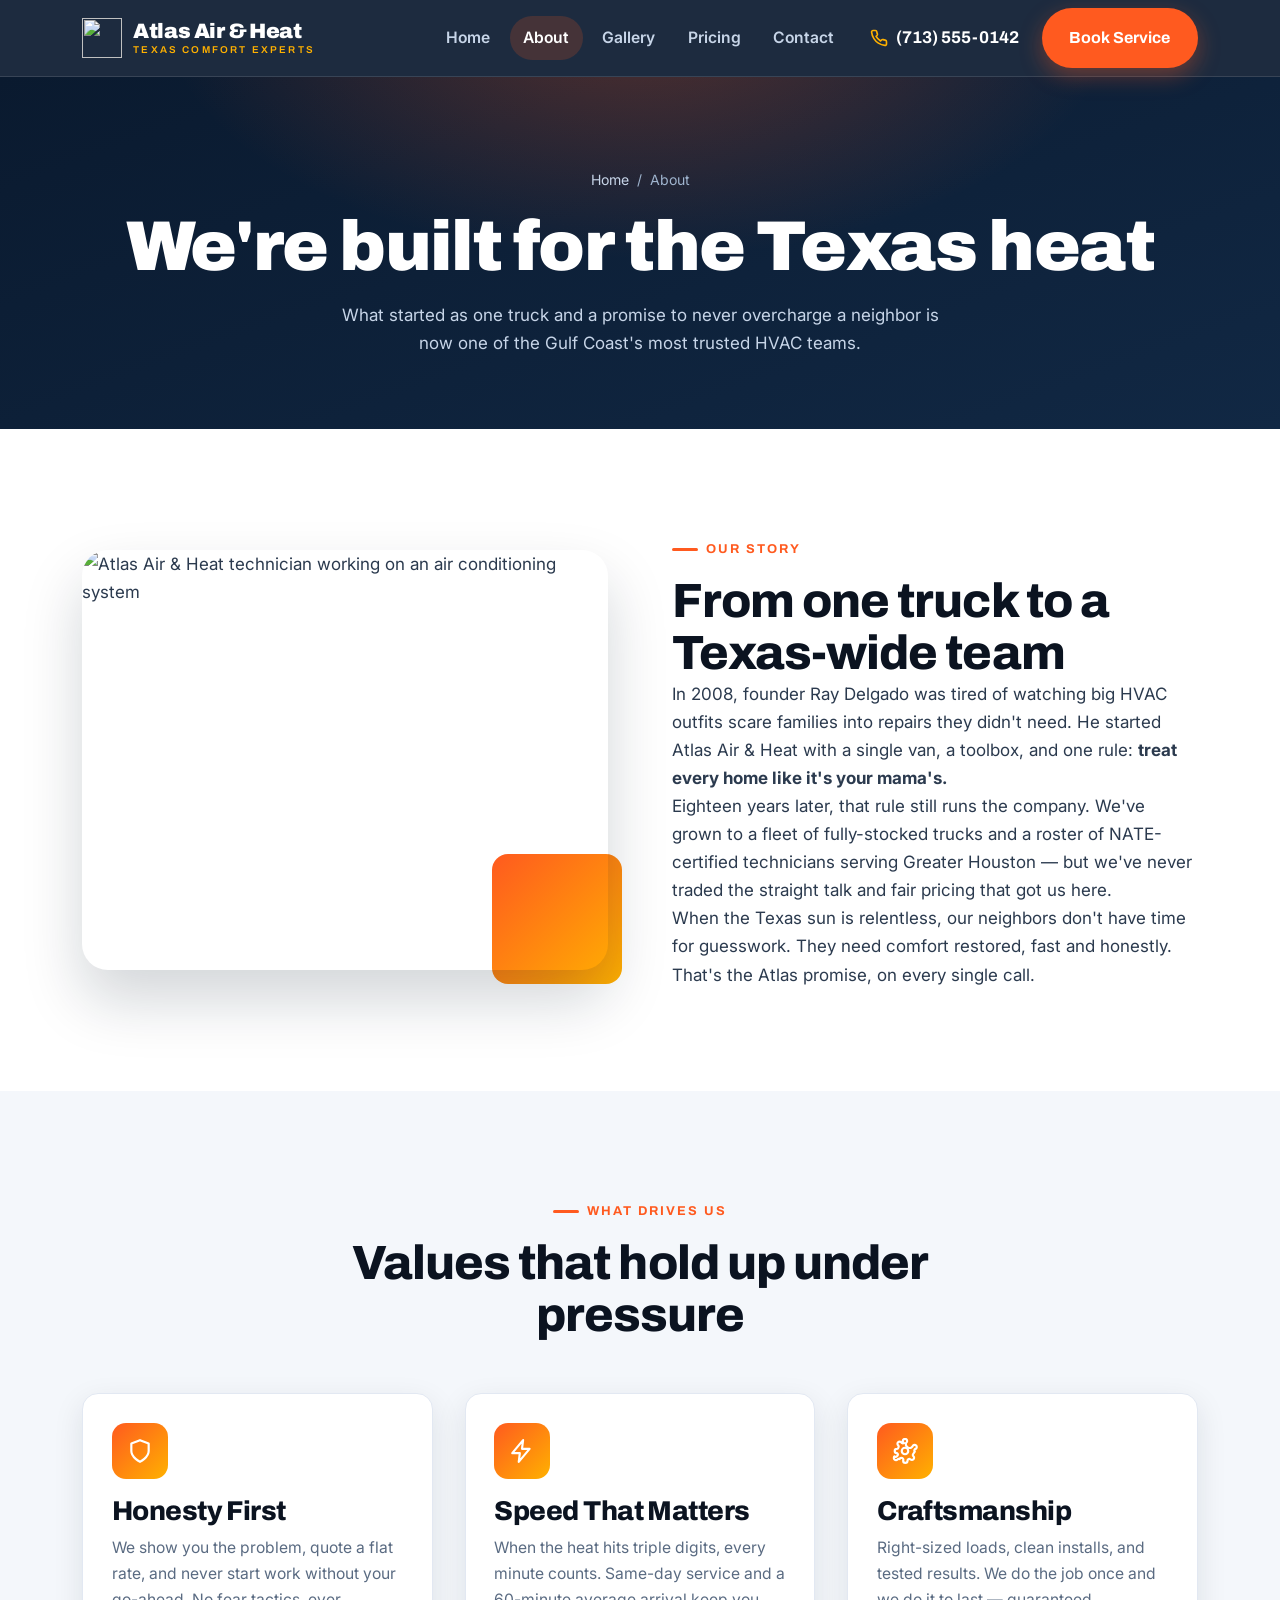
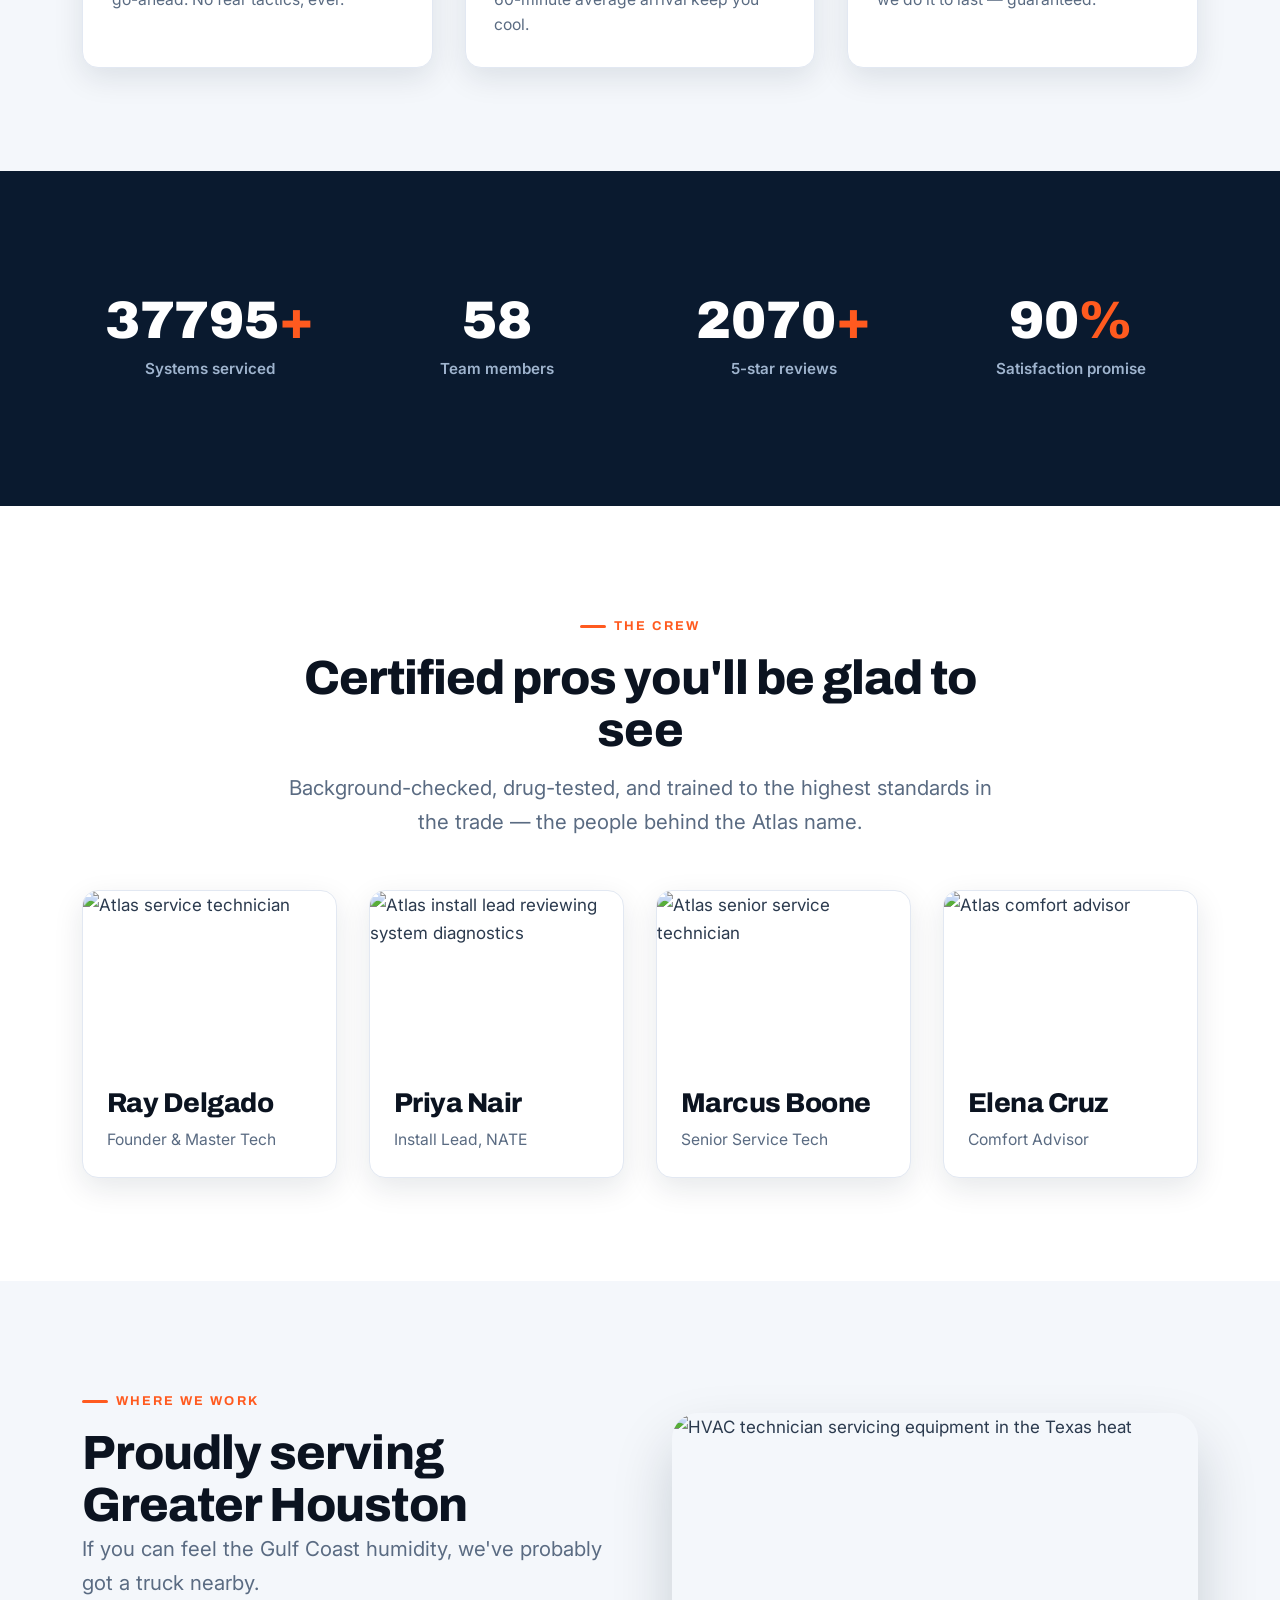
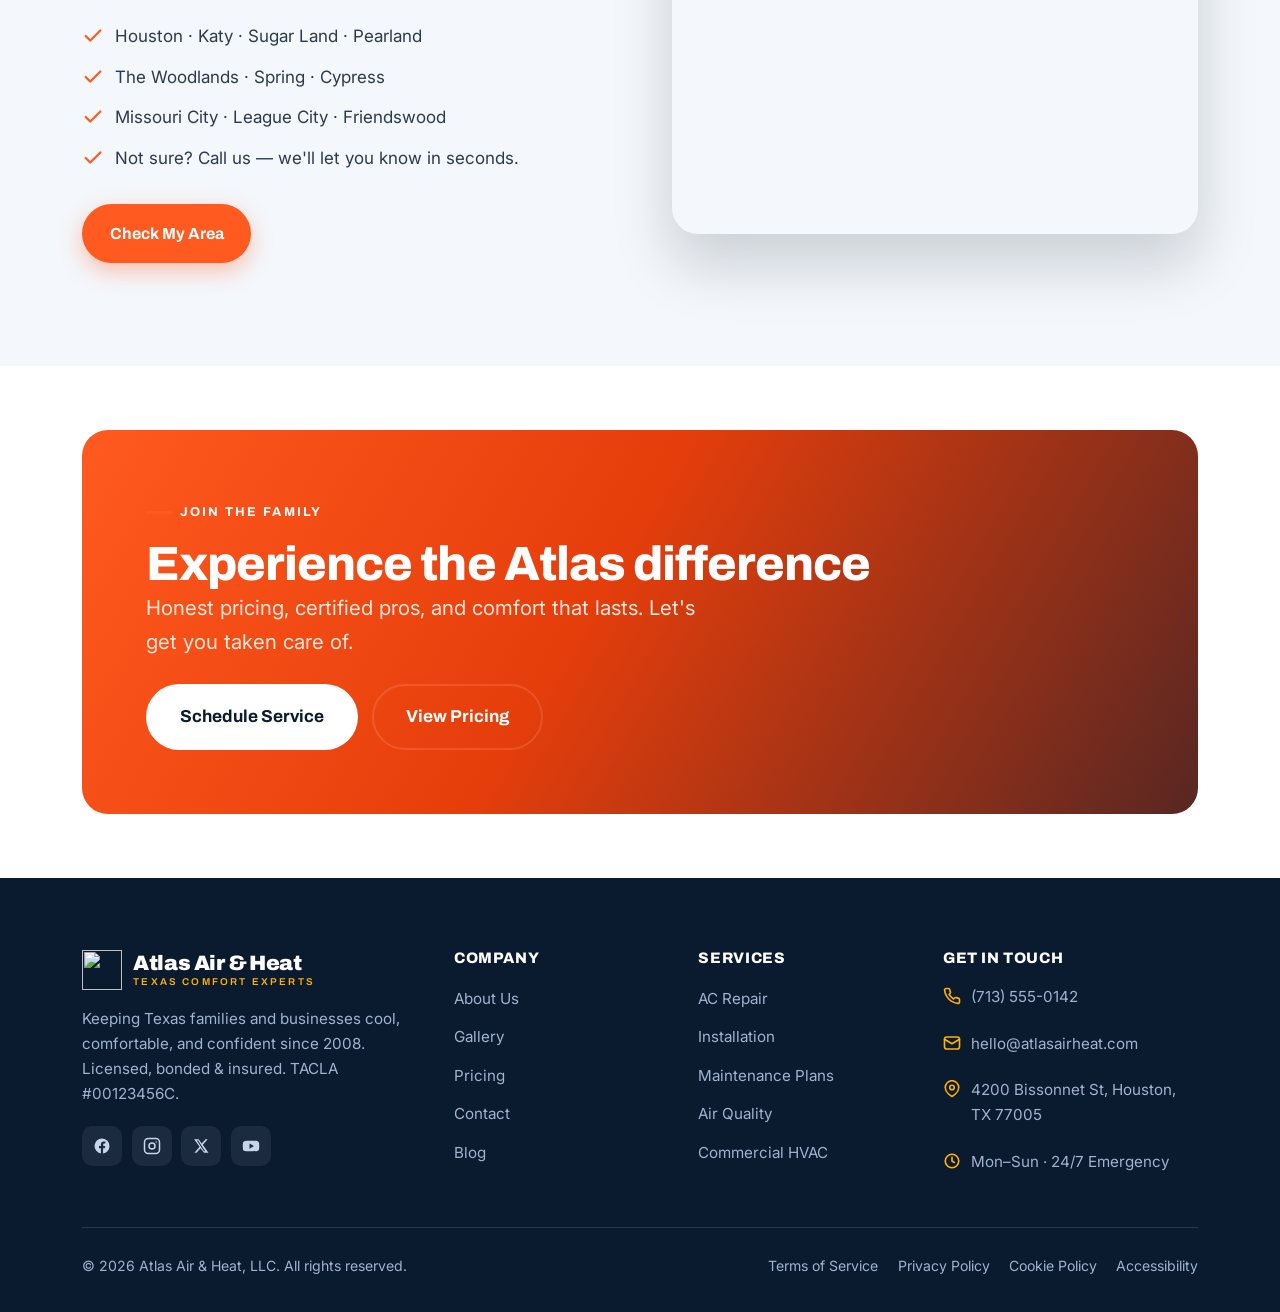
==== about.html @ b7e435b4 "Build Atlas Air & Heat — top-tier Texas HVAC demo site Static multi-page marketing site for a fictio" ====
<!DOCTYPE html>
<html lang="en">
<head>
  <meta charset="UTF-8">
  <meta name="viewport" content="width=device-width, initial-scale=1.0">
  <title>About Atlas Air &amp; Heat | Texas HVAC Company</title>
  <meta name="description" content="Meet Atlas Air & Heat — an 18-year Texas HVAC company built on honest pricing, certified technicians, and comfort that holds up to the heat.">
  <link rel="icon" type="image/svg+xml" href="assets/favicon.svg">
  <link rel="stylesheet" href="css/styles.css">
</head>
<body>
<a class="skip-link" href="#main">Skip to content</a>

<header class="site-header">
  <div class="container nav">
    <a class="brand" href="index.html" aria-label="Atlas Air and Heat home">
      <img class="mark" src="assets/logo-mark.svg" alt="">
      <span class="brand-name">Atlas Air&nbsp;&amp;&nbsp;Heat<small>Texas Comfort Experts</small></span>
    </a>
    <button class="nav-toggle" aria-label="Toggle navigation" aria-controls="nav-menu" aria-expanded="false"><span></span><span></span><span></span></button>
    <div class="nav-menu" id="nav-menu">
      <ul class="nav-links">
        <li><a href="index.html">Home</a></li>
        <li><a href="about.html" class="active">About</a></li>
        <li><a href="gallery.html">Gallery</a></li>
        <li><a href="pricing.html">Pricing</a></li>
        <li><a href="contact.html">Contact</a></li>
      </ul>
      <a class="nav-phone" href="tel:+17135550142"><svg width="18" height="18" viewBox="0 0 24 24" fill="none" stroke="currentColor" stroke-width="2.2" stroke-linecap="round" stroke-linejoin="round"><path d="M22 16.92v3a2 2 0 0 1-2.18 2 19.79 19.79 0 0 1-8.63-3.07 19.5 19.5 0 0 1-6-6 19.79 19.79 0 0 1-3.07-8.67A2 2 0 0 1 4.11 2h3a2 2 0 0 1 2 1.72c.13.96.36 1.9.7 2.81a2 2 0 0 1-.45 2.11L8.09 9.91a16 16 0 0 0 6 6l1.27-1.27a2 2 0 0 1 2.11-.45c.9.34 1.85.57 2.81.7A2 2 0 0 1 22 16.92z"/></svg> (713)&nbsp;555-0142</a>
      <a class="btn btn-primary" href="contact.html">Book Service</a>
    </div>
  </div>
</header>

<main id="main">
  <section class="page-hero">
    <div class="container">
      <div class="crumbs"><a href="index.html">Home</a> / <span>About</span></div>
      <h1>We're built for the Texas heat</h1>
      <p>What started as one truck and a promise to never overcharge a neighbor is now one of the Gulf Coast's most trusted HVAC teams.</p>
    </div>
  </section>

  <!-- Story -->
  <section class="section">
    <div class="container split">
      <div class="split-media reveal">
        <img src="https://images.unsplash.com/photo-1660330589827-da8ab7dd3c02?auto=format&fit=crop&w=820&q=72" alt="Atlas Air & Heat technician working on an air conditioning system" width="700" height="560">
        <span class="accent" aria-hidden="true"></span>
      </div>
      <div class="reveal">
        <span class="eyebrow">Our story</span>
        <h2>From one truck to a Texas-wide team</h2>
        <p>In 2008, founder Ray Delgado was tired of watching big HVAC outfits scare families into repairs they didn't need. He started Atlas Air &amp; Heat with a single van, a toolbox, and one rule: <strong>treat every home like it's your mama's.</strong></p>
        <p>Eighteen years later, that rule still runs the company. We've grown to a fleet of fully-stocked trucks and a roster of NATE-certified technicians serving Greater Houston — but we've never traded the straight talk and fair pricing that got us here.</p>
        <p>When the Texas sun is relentless, our neighbors don't have time for guesswork. They need comfort restored, fast and honestly. That's the Atlas promise, on every single call.</p>
      </div>
    </div>
  </section>

  <!-- Values -->
  <section class="section section--mist">
    <div class="container">
      <div class="section-head center reveal">
        <span class="eyebrow">What drives us</span>
        <h2>Values that hold up under pressure</h2>
      </div>
      <div class="grid grid-3">
        <article class="card reveal">
          <span class="ic"><svg width="26" height="26" viewBox="0 0 24 24" fill="none" stroke="currentColor" stroke-width="2" stroke-linecap="round" stroke-linejoin="round"><path d="M12 22s8-4 8-10V5l-8-3-8 3v7c0 6 8 10 8 10z"/></svg></span>
          <h3>Honesty First</h3>
          <p>We show you the problem, quote a flat rate, and never start work without your go-ahead. No fear tactics, ever.</p>
        </article>
        <article class="card reveal">
          <span class="ic"><svg width="26" height="26" viewBox="0 0 24 24" fill="none" stroke="currentColor" stroke-width="2" stroke-linecap="round" stroke-linejoin="round"><path d="M13 2L3 14h7l-1 8 10-12h-7l1-8z"/></svg></span>
          <h3>Speed That Matters</h3>
          <p>When the heat hits triple digits, every minute counts. Same-day service and a 60-minute average arrival keep you cool.</p>
        </article>
        <article class="card reveal">
          <span class="ic"><svg width="26" height="26" viewBox="0 0 24 24" fill="none" stroke="currentColor" stroke-width="2" stroke-linecap="round" stroke-linejoin="round"><path d="M12 15a3 3 0 1 0 0-6 3 3 0 0 0 0 6z"/><path d="M19.4 15a1.65 1.65 0 0 0 .33 1.82l.06.06a2 2 0 1 1-2.83 2.83l-.06-.06a1.65 1.65 0 0 0-2.6 1.49V21a2 2 0 1 1-4 0v-.09A1.65 1.65 0 0 0 7 19.4a1.65 1.65 0 0 0-1.82.33l-.06.06a2 2 0 1 1-2.83-2.83l.06-.06A1.65 1.65 0 0 0 4.6 14H4.5a2 2 0 1 1 0-4h.09A1.65 1.65 0 0 0 6 8.6a1.65 1.65 0 0 0-.33-1.82l-.06-.06a2 2 0 1 1 2.83-2.83l.06.06A1.65 1.65 0 0 0 11 4.6h.09A2 2 0 1 1 13 4.5v.09A1.65 1.65 0 0 0 19.4 7l.06-.06a2 2 0 1 1 2.83 2.83l-.06.06A1.65 1.65 0 0 0 21 12.5z"/></svg></span>
          <h3>Craftsmanship</h3>
          <p>Right-sized loads, clean installs, and tested results. We do the job once and we do it to last — guaranteed.</p>
        </article>
      </div>
    </div>
  </section>

  <!-- Stats -->
  <section class="section section--navy">
    <div class="container">
      <div class="stats">
        <div class="stat reveal"><div class="num"><span data-count="42000">0</span><span class="u">+</span></div><div class="lbl">Systems serviced</div></div>
        <div class="stat reveal"><div class="num"><span data-count="65">0</span></div><div class="lbl">Team members</div></div>
        <div class="stat reveal"><div class="num"><span data-count="2300">0</span><span class="u">+</span></div><div class="lbl">5-star reviews</div></div>
        <div class="stat reveal"><div class="num"><span data-count="100">0</span><span class="u">%</span></div><div class="lbl">Satisfaction promise</div></div>
      </div>
    </div>
  </section>

  <!-- Team -->
  <section class="section">
    <div class="container">
      <div class="section-head center reveal">
        <span class="eyebrow">The crew</span>
        <h2>Certified pros you'll be glad to see</h2>
        <p class="lead">Background-checked, drug-tested, and trained to the highest standards in the trade — the people behind the Atlas name.</p>
      </div>
      <div class="grid grid-4">
        <article class="card feature-card reveal">
          <img src="https://images.unsplash.com/photo-1621905251918-48416bd8575a?auto=format&fit=crop&w=520&q=72" alt="Atlas service technician" width="400" height="300">
          <div class="body"><h3>Ray Delgado</h3><p class="muted">Founder &amp; Master Tech</p></div>
        </article>
        <article class="card feature-card reveal">
          <img src="https://images.unsplash.com/photo-1732660513320-a6b489f3fece?auto=format&fit=crop&w=520&q=72" alt="Atlas install lead reviewing system diagnostics" width="400" height="300">
          <div class="body"><h3>Priya Nair</h3><p class="muted">Install Lead, NATE</p></div>
        </article>
        <article class="card feature-card reveal">
          <img src="https://images.unsplash.com/photo-1615774925655-a0e97fc85c14?auto=format&fit=crop&w=520&q=72" alt="Atlas senior service technician" width="400" height="300">
          <div class="body"><h3>Marcus Boone</h3><p class="muted">Senior Service Tech</p></div>
        </article>
        <article class="card feature-card reveal">
          <img src="https://images.unsplash.com/photo-1566917064245-1c6bff30dbf1?auto=format&fit=crop&w=520&q=72" alt="Atlas comfort advisor" width="400" height="300">
          <div class="body"><h3>Elena Cruz</h3><p class="muted">Comfort Advisor</p></div>
        </article>
      </div>
    </div>
  </section>

  <!-- Service area -->
  <section class="section section--mist">
    <div class="container split reverse">
      <div class="split-media reveal">
        <img src="https://images.unsplash.com/photo-1607400201889-565b1ee75f8e?auto=format&fit=crop&w=820&q=72" alt="HVAC technician servicing equipment in the Texas heat" width="700" height="560">
        <span class="accent" aria-hidden="true"></span>
      </div>
      <div class="reveal">
        <span class="eyebrow">Where we work</span>
        <h2>Proudly serving Greater Houston</h2>
        <p class="lead">If you can feel the Gulf Coast humidity, we've probably got a truck nearby.</p>
        <ul class="checklist">
          <li><svg width="22" height="22" viewBox="0 0 24 24" fill="none" stroke="currentColor" stroke-width="2.4" stroke-linecap="round" stroke-linejoin="round"><path d="M20 6L9 17l-5-5"/></svg> Houston · Katy · Sugar Land · Pearland</li>
          <li><svg width="22" height="22" viewBox="0 0 24 24" fill="none" stroke="currentColor" stroke-width="2.4" stroke-linecap="round" stroke-linejoin="round"><path d="M20 6L9 17l-5-5"/></svg> The Woodlands · Spring · Cypress</li>
          <li><svg width="22" height="22" viewBox="0 0 24 24" fill="none" stroke="currentColor" stroke-width="2.4" stroke-linecap="round" stroke-linejoin="round"><path d="M20 6L9 17l-5-5"/></svg> Missouri City · League City · Friendswood</li>
          <li><svg width="22" height="22" viewBox="0 0 24 24" fill="none" stroke="currentColor" stroke-width="2.4" stroke-linecap="round" stroke-linejoin="round"><path d="M20 6L9 17l-5-5"/></svg> Not sure? Call us — we'll let you know in seconds.</li>
        </ul>
        <div class="hero-actions"><a class="btn btn-primary" href="contact.html">Check My Area</a></div>
      </div>
    </div>
  </section>

  <section class="section--tight">
    <div class="container">
      <div class="cta-band reveal">
        <span class="eyebrow" style="color:#fff">Join the family</span>
        <h2>Experience the Atlas difference</h2>
        <p class="lead" style="color:#FFE7DB">Honest pricing, certified pros, and comfort that lasts. Let's get you taken care of.</p>
        <div class="hero-actions">
          <a class="btn btn-light btn-lg" href="contact.html">Schedule Service</a>
          <a class="btn btn-outline-light btn-lg" href="pricing.html">View Pricing</a>
        </div>
      </div>
    </div>
  </section>
</main>

<footer class="site-footer">
  <div class="container">
    <div class="footer-grid">
      <div class="footer-brand">
        <a class="brand" href="index.html"><img class="mark" src="assets/logo-mark.svg" alt=""><span class="brand-name">Atlas Air&nbsp;&amp;&nbsp;Heat<small>Texas Comfort Experts</small></span></a>
        <p>Keeping Texas families and businesses cool, comfortable, and confident since 2008. Licensed, bonded &amp; insured. TACLA #00123456C.</p>
        <div class="footer-social">
          <a href="#" aria-label="Facebook"><svg width="18" height="18" viewBox="0 0 24 24" fill="currentColor"><path d="M22 12a10 10 0 1 0-11.5 9.9v-7H8v-2.9h2.5V9.8c0-2.5 1.5-3.9 3.8-3.9 1.1 0 2.2.2 2.2.2v2.5h-1.3c-1.2 0-1.6.8-1.6 1.6v1.8h2.8L15.7 15h-2.3v7A10 10 0 0 0 22 12z"/></svg></a>
          <a href="#" aria-label="Instagram"><svg width="18" height="18" viewBox="0 0 24 24" fill="none" stroke="currentColor" stroke-width="2"><rect x="2" y="2" width="20" height="20" rx="5"/><circle cx="12" cy="12" r="4"/><circle cx="17.5" cy="6.5" r="1" fill="currentColor" stroke="none"/></svg></a>
          <a href="#" aria-label="X"><svg width="16" height="16" viewBox="0 0 24 24" fill="currentColor"><path d="M18.9 2H22l-7.3 8.3L23.2 22h-6.7l-5.2-6.8L5.3 22H2.1l7.8-8.9L1.6 2h6.8l4.7 6.2L18.9 2zm-2.4 18h1.8L7.6 3.9H5.7L16.5 20z"/></svg></a>
          <a href="#" aria-label="YouTube"><svg width="18" height="18" viewBox="0 0 24 24" fill="currentColor"><path d="M23 12s0-3.2-.4-4.7a2.5 2.5 0 0 0-1.8-1.8C19.3 5 12 5 12 5s-7.3 0-8.8.5a2.5 2.5 0 0 0-1.8 1.8C1 8.8 1 12 1 12s0 3.2.4 4.7a2.5 2.5 0 0 0 1.8 1.8C4.7 19 12 19 12 19s7.3 0 8.8-.5a2.5 2.5 0 0 0 1.8-1.8C23 15.2 23 12 23 12zM10 15.5v-7l6 3.5-6 3.5z"/></svg></a>
        </div>
      </div>
      <div class="footer-col"><h4>Company</h4><ul><li><a href="about.html">About Us</a></li><li><a href="gallery.html">Gallery</a></li><li><a href="pricing.html">Pricing</a></li><li><a href="contact.html">Contact</a></li><li><a href="blog.html">Blog</a></li></ul></div>
      <div class="footer-col"><h4>Services</h4><ul><li><a href="index.html#services">AC Repair</a></li><li><a href="index.html#services">Installation</a></li><li><a href="pricing.html">Maintenance Plans</a></li><li><a href="index.html#services">Air Quality</a></li><li><a href="index.html#services">Commercial HVAC</a></li></ul></div>
      <div class="footer-col"><h4>Get in touch</h4><ul class="footer-contact">
        <li><svg width="18" height="18" viewBox="0 0 24 24" fill="none" stroke="currentColor" stroke-width="2.2" stroke-linecap="round" stroke-linejoin="round"><path d="M22 16.92v3a2 2 0 0 1-2.18 2 19.79 19.79 0 0 1-8.63-3.07 19.5 19.5 0 0 1-6-6A19.79 19.79 0 0 1 2.12 4.18 2 2 0 0 1 4.11 2h3a2 2 0 0 1 2 1.72c.13.96.36 1.9.7 2.81a2 2 0 0 1-.45 2.11L8.09 9.91a16 16 0 0 0 6 6l1.27-1.27a2 2 0 0 1 2.11-.45c.9.34 1.85.57 2.81.7A2 2 0 0 1 22 16.92z"/></svg> <a href="tel:+17135550142">(713) 555-0142</a></li>
        <li><svg width="18" height="18" viewBox="0 0 24 24" fill="none" stroke="currentColor" stroke-width="2.2" stroke-linecap="round" stroke-linejoin="round"><rect x="2" y="4" width="20" height="16" rx="3"/><path d="m22 7-10 6L2 7"/></svg> <a href="mailto:hello@atlasairheat.com">hello@atlasairheat.com</a></li>
        <li><svg width="18" height="18" viewBox="0 0 24 24" fill="none" stroke="currentColor" stroke-width="2.2" stroke-linecap="round" stroke-linejoin="round"><path d="M21 10c0 7-9 12-9 12s-9-5-9-12a9 9 0 0 1 18 0z"/><circle cx="12" cy="10" r="3"/></svg> 4200 Bissonnet St, Houston, TX 77005</li>
        <li><svg width="18" height="18" viewBox="0 0 24 24" fill="none" stroke="currentColor" stroke-width="2.2" stroke-linecap="round" stroke-linejoin="round"><circle cx="12" cy="12" r="9"/><path d="M12 7v5l3 2"/></svg> Mon–Sun · 24/7 Emergency</li>
      </ul></div>
    </div>
    <div class="footer-bottom">
      <span>&copy; <span id="year">2026</span> Atlas Air &amp; Heat, LLC. All rights reserved.</span>
      <div class="legal-links"><a href="terms.html">Terms of Service</a><a href="privacy.html">Privacy Policy</a><a href="cookies.html">Cookie Policy</a><a href="accessibility.html">Accessibility</a></div>
    </div>
  </div>
</footer>
<script src="js/main.js"></script>
</body>
</html>
---- css/styles.css ----
/* =========================================================
   Atlas Air & Heat — Design System
   Bold, modern Texas HVAC brand
   Navy authority + heat-orange accent
   ========================================================= */

/* ---------- Fonts ---------- */
@import url('https://fonts.googleapis.com/css2?family=Archivo:wght@500;600;700;800;900&family=Inter:wght@400;500;600;700&display=swap');

/* ---------- Tokens ---------- */
:root {
  --navy:      #0A1A2F;
  --navy-2:    #112844;
  --navy-3:    #1B3A5C;
  --orange:    #FF5A1F;
  --orange-2:  #FF7A3D;
  --amber:     #FFB100;
  --ink:       #0B1320;
  --body:      #2B3A4E;
  --muted:     #5A6B82;
  --paper:     #FFFFFF;
  --mist:      #F4F7FB;
  --mist-2:    #EAF0F8;
  --line:      #E2E8F2;
  --line-dark: rgba(255,255,255,.12);

  --radius:    16px;
  --radius-sm: 10px;
  --radius-lg: 26px;
  --shadow:    0 10px 30px rgba(10,26,47,.10);
  --shadow-lg: 0 30px 60px rgba(10,26,47,.18);
  --ring:      0 0 0 4px rgba(255,90,31,.22);

  --maxw:      1180px;
  --gap:       clamp(1rem, 3vw, 2rem);

  --ff-head: 'Archivo', system-ui, -apple-system, 'Segoe UI', sans-serif;
  --ff-body: 'Inter', system-ui, -apple-system, 'Segoe UI', sans-serif;

  --t: .28s cubic-bezier(.4,0,.2,1);
}

/* ---------- Reset ---------- */
*, *::before, *::after { box-sizing: border-box; }
* { margin: 0; }
html { scroll-behavior: smooth; -webkit-text-size-adjust: 100%; }
body {
  font-family: var(--ff-body);
  color: var(--body);
  background: var(--paper);
  line-height: 1.65;
  font-size: 17px;
  -webkit-font-smoothing: antialiased;
  text-rendering: optimizeLegibility;
  overflow-x: hidden;
}
img, svg, video { display: block; max-width: 100%; height: auto; }
a { color: var(--orange); text-decoration: none; transition: color var(--t); }
a:hover { color: var(--orange-2); }
ul, ol { padding-left: 1.2rem; }
button { font-family: inherit; cursor: pointer; }
:focus-visible { outline: none; box-shadow: var(--ring); border-radius: 6px; }

/* ---------- Headings ---------- */
h1, h2, h3, h4, h5 {
  font-family: var(--ff-head);
  color: var(--ink);
  line-height: 1.08;
  font-weight: 800;
  letter-spacing: -.02em;
}
h1 { font-size: clamp(2.4rem, 6vw, 4.4rem); font-weight: 900; }
h2 { font-size: clamp(1.9rem, 4vw, 3rem); }
h3 { font-size: clamp(1.25rem, 2.4vw, 1.7rem); }
p  { color: var(--body); }
p.lead { font-size: clamp(1.05rem, 1.6vw, 1.3rem); color: var(--muted); }

/* ---------- Layout ---------- */
.container { width: 100%; max-width: var(--maxw); margin-inline: auto; padding-inline: clamp(1.1rem, 4vw, 2rem); }
.section { padding: clamp(3.5rem, 8vw, 6.5rem) 0; }
.section--tight { padding: clamp(2.5rem, 5vw, 4rem) 0; }
.section--mist { background: var(--mist); }
.section--navy { background: var(--navy); color: #D7E2F1; }
.section--navy h2, .section--navy h3 { color: #fff; }

.grid { display: grid; gap: var(--gap); }
.grid-2 { grid-template-columns: repeat(2, 1fr); }
.grid-3 { grid-template-columns: repeat(3, 1fr); }
.grid-4 { grid-template-columns: repeat(4, 1fr); }
@media (max-width: 980px) { .grid-3, .grid-4 { grid-template-columns: repeat(2, 1fr); } }
@media (max-width: 620px) { .grid-2, .grid-3, .grid-4 { grid-template-columns: 1fr; } }

.center { text-align: center; }
.eyebrow {
  display: inline-flex; align-items: center; gap: .5rem;
  font-family: var(--ff-head); font-weight: 700; font-size: .8rem;
  letter-spacing: .16em; text-transform: uppercase; color: var(--orange);
  margin-bottom: 1rem;
}
.eyebrow::before { content: ""; width: 26px; height: 3px; background: var(--orange); border-radius: 3px; }
.section--navy .eyebrow { color: var(--amber); }
.section--navy .eyebrow::before { background: var(--amber); }

.section-head { max-width: 720px; margin-bottom: clamp(2rem, 5vw, 3.2rem); }
.section-head.center { margin-inline: auto; }
.section-head p { margin-top: .9rem; }

/* ---------- Buttons ---------- */
.btn {
  display: inline-flex; align-items: center; justify-content: center; gap: .55rem;
  font-family: var(--ff-head); font-weight: 700; font-size: 1rem;
  padding: .9rem 1.6rem; border-radius: 999px; border: 2px solid transparent;
  cursor: pointer; transition: transform var(--t), box-shadow var(--t), background var(--t), color var(--t);
  white-space: nowrap;
}
.btn:hover { transform: translateY(-2px); }
.btn-primary { background: var(--orange); color: #fff; box-shadow: 0 8px 22px rgba(255,90,31,.35); }
.btn-primary:hover { background: var(--orange-2); color: #fff; box-shadow: 0 12px 28px rgba(255,90,31,.45); }
.btn-ghost { background: transparent; color: var(--ink); border-color: var(--line); }
.btn-ghost:hover { border-color: var(--navy); color: var(--navy); }
.btn-light { background: #fff; color: var(--navy); }
.btn-light:hover { background: var(--mist); color: var(--navy); }
.btn-outline-light { background: transparent; color: #fff; border-color: var(--line-dark); }
.btn-outline-light:hover { background: rgba(255,255,255,.08); color: #fff; }
.btn-lg { padding: 1.05rem 2rem; font-size: 1.08rem; }
.btn-block { width: 100%; }

/* ---------- Header ---------- */
.site-header {
  position: sticky; top: 0; z-index: 100;
  background: rgba(10,26,47,.92);
  backdrop-filter: blur(10px);
  border-bottom: 1px solid var(--line-dark);
}
.nav { display: flex; align-items: center; justify-content: space-between; gap: 1rem; height: 76px; }
.brand { display: flex; align-items: center; gap: .7rem; font-family: var(--ff-head); font-weight: 900; color: #fff; font-size: 1.3rem; letter-spacing: -.02em; }
.brand:hover { color: #fff; }
.brand .mark { width: 40px; height: 40px; flex: none; }
.brand small { display: block; font-size: .62rem; font-weight: 600; letter-spacing: .22em; color: var(--amber); text-transform: uppercase; line-height: 1; margin-top: 3px; }
.brand .brand-name { line-height: 1; }

.nav-links { display: flex; align-items: center; gap: .35rem; list-style: none; padding: 0; margin: 0; }
.nav-links a {
  display: inline-block; padding: .55rem .85rem; border-radius: 999px;
  color: #C7D5E8; font-weight: 600; font-size: .98rem;
}
.nav-links a:hover { color: #fff; background: rgba(255,255,255,.08); }
.nav-links a.active { color: #fff; background: rgba(255,90,31,.18); }

.nav-cta { display: flex; align-items: center; gap: .8rem; }
.nav-phone { display: inline-flex; align-items: center; gap: .5rem; color: #fff; font-family: var(--ff-head); font-weight: 700; }
.nav-phone:hover { color: var(--amber); }
.nav-phone svg { color: var(--amber); }

.nav-toggle {
  display: none; background: transparent; border: 0; width: 44px; height: 44px;
  flex-direction: column; gap: 5px; align-items: center; justify-content: center;
}
.nav-toggle span { width: 24px; height: 2.5px; background: #fff; border-radius: 3px; transition: var(--t); }
.nav-toggle[aria-expanded="true"] span:nth-child(1) { transform: translateY(7.5px) rotate(45deg); }
.nav-toggle[aria-expanded="true"] span:nth-child(2) { opacity: 0; }
.nav-toggle[aria-expanded="true"] span:nth-child(3) { transform: translateY(-7.5px) rotate(-45deg); }

@media (max-width: 940px) {
  .nav-toggle { display: flex; }
  .nav-menu {
    position: fixed; inset: 76px 0 auto 0;
    background: var(--navy); border-bottom: 1px solid var(--line-dark);
    flex-direction: column; align-items: stretch; gap: .25rem;
    padding: 1rem clamp(1.1rem, 4vw, 2rem) 1.6rem;
    transform: translateY(-130%); transition: transform var(--t);
    box-shadow: var(--shadow-lg);
  }
  .nav-menu.open { transform: translateY(0); }
  .nav-links { flex-direction: column; align-items: stretch; gap: .2rem; }
  .nav-links a { padding: .8rem 1rem; font-size: 1.05rem; }
  .nav-menu .nav-phone { padding: .6rem 1rem; }
  .nav-menu .btn { margin-top: .6rem; }
}
.nav-menu { display: flex; align-items: center; gap: 1.4rem; }
@media (min-width: 941px) { .nav-menu .nav-phone, .nav-menu .btn-mobile-only { } }

/* ---------- Hero ---------- */
.hero {
  position: relative; color: #fff; isolation: isolate;
  background: var(--navy);
  padding: clamp(4rem, 10vw, 8rem) 0 clamp(4rem, 9vw, 7rem);
}
.hero::after {
  content: ""; position: absolute; inset: 0; z-index: -1;
  background:
    radial-gradient(900px 500px at 80% -10%, rgba(255,90,31,.28), transparent 60%),
    radial-gradient(700px 500px at 0% 100%, rgba(27,58,92,.7), transparent 60%),
    linear-gradient(160deg, #0A1A2F 0%, #0D2238 60%, #112844 100%);
}
.hero-grid { display: grid; grid-template-columns: 1.05fr .95fr; align-items: center; gap: clamp(2rem, 5vw, 4rem); }
@media (max-width: 920px) { .hero-grid { grid-template-columns: 1fr; } }
.hero h1 { color: #fff; }
.hero h1 .hl { color: var(--amber); }
.hero p.lead { color: #C7D5E8; margin-top: 1.3rem; max-width: 540px; }
.hero-badge {
  display: inline-flex; align-items: center; gap: .6rem; margin-bottom: 1.4rem;
  background: rgba(255,255,255,.08); border: 1px solid var(--line-dark);
  padding: .5rem .9rem; border-radius: 999px; font-weight: 600; font-size: .85rem; color: #E6EEF8;
}
.hero-badge .dot { width: 9px; height: 9px; border-radius: 50%; background: #2ecc71; box-shadow: 0 0 0 4px rgba(46,204,113,.25); }
.hero-actions { display: flex; flex-wrap: wrap; gap: .9rem; margin-top: 2rem; }
.hero-trust { display: flex; flex-wrap: wrap; gap: 1.6rem; margin-top: 2.4rem; color: #9FB4CE; font-size: .9rem; }
.hero-trust b { color: #fff; font-family: var(--ff-head); }

.hero-media { position: relative; }
.hero-media img { border-radius: var(--radius-lg); box-shadow: var(--shadow-lg); width: 100%; aspect-ratio: 4/5; object-fit: cover; }
.hero-float {
  position: absolute; background: #fff; color: var(--ink); border-radius: var(--radius);
  box-shadow: var(--shadow-lg); padding: 1rem 1.2rem; display: flex; align-items: center; gap: .8rem;
}
.hero-float .ic { width: 44px; height: 44px; border-radius: 12px; display: grid; place-items: center; background: rgba(255,90,31,.12); color: var(--orange); flex: none; }
.hero-float strong { font-family: var(--ff-head); font-size: 1.4rem; display: block; line-height: 1; }
.hero-float span { font-size: .8rem; color: var(--muted); }
.hero-float.f1 { left: -16px; top: 16%; }
.hero-float.f2 { right: -16px; bottom: 14%; }
@media (max-width: 540px) { .hero-float { position: static; margin-top: .9rem; } }

/* ---------- Marquee / logos ---------- */
.trustbar { background: var(--navy-2); border-top: 1px solid var(--line-dark); border-bottom: 1px solid var(--line-dark); }
.trustbar .container { display: flex; flex-wrap: wrap; align-items: center; justify-content: space-between; gap: 1.5rem; padding-block: 1.4rem; }
.trustbar span { color: #9FB4CE; font-weight: 700; font-family: var(--ff-head); letter-spacing: .04em; font-size: 1rem; opacity: .8; }
.trustbar .label { color: var(--amber); font-size: .78rem; letter-spacing: .18em; text-transform: uppercase; }

/* ---------- Cards ---------- */
.card {
  background: #fff; border: 1px solid var(--line); border-radius: var(--radius);
  padding: 1.8rem; box-shadow: var(--shadow); transition: transform var(--t), box-shadow var(--t), border-color var(--t);
  height: 100%;
}
.card:hover { transform: translateY(-6px); box-shadow: var(--shadow-lg); border-color: transparent; }
.card .ic {
  width: 56px; height: 56px; border-radius: 14px; display: grid; place-items: center;
  background: linear-gradient(135deg, var(--orange), var(--amber)); color: #fff; margin-bottom: 1.1rem;
}
.card h3 { margin-bottom: .55rem; }
.card p { color: var(--muted); font-size: .98rem; }
.card .more { display: inline-flex; align-items: center; gap: .4rem; margin-top: 1rem; font-family: var(--ff-head); font-weight: 700; font-size: .92rem; }
.card .more svg { transition: transform var(--t); }
.card:hover .more svg { transform: translateX(4px); }

/* feature with image */
.feature-card { padding: 0; overflow: hidden; }
.feature-card img { aspect-ratio: 16/11; object-fit: cover; width: 100%; }
.feature-card .body { padding: 1.5rem; }

/* ---------- Stats ---------- */
.stats { display: grid; grid-template-columns: repeat(4, 1fr); gap: var(--gap); }
@media (max-width: 720px) { .stats { grid-template-columns: repeat(2, 1fr); } }
.stat { text-align: center; padding: 1.4rem 1rem; }
.stat .num { font-family: var(--ff-head); font-weight: 900; font-size: clamp(2.2rem, 5vw, 3.3rem); color: var(--ink); line-height: 1; }
.section--navy .stat .num { color: #fff; }
.stat .num .u { color: var(--orange); }
.stat .lbl { margin-top: .5rem; color: var(--muted); font-weight: 600; font-size: .95rem; }
.section--navy .stat .lbl { color: #9FB4CE; }

/* ---------- Split / about ---------- */
.split { display: grid; grid-template-columns: 1fr 1fr; align-items: center; gap: clamp(2rem, 5vw, 4rem); }
.split.reverse .split-media { order: 2; }
@media (max-width: 880px) { .split { grid-template-columns: 1fr; } .split.reverse .split-media { order: 0; } }
.split-media { position: relative; }
.split-media img { border-radius: var(--radius-lg); box-shadow: var(--shadow-lg); width: 100%; aspect-ratio: 5/4; object-fit: cover; }
.split-media .accent { position: absolute; right: -14px; bottom: -14px; width: 130px; height: 130px; border-radius: var(--radius); background: linear-gradient(135deg,var(--orange),var(--amber)); z-index: -1; }

.checklist { list-style: none; padding: 0; margin: 1.4rem 0 0; display: grid; gap: .8rem; }
.checklist li { display: flex; gap: .7rem; align-items: flex-start; color: var(--body); }
.checklist li svg { flex: none; color: var(--orange); margin-top: 3px; }

/* ---------- Steps ---------- */
.steps { counter-reset: step; display: grid; gap: 1.2rem; }
.step { display: flex; gap: 1.1rem; align-items: flex-start; }
.step .n {
  counter-increment: step; flex: none; width: 50px; height: 50px; border-radius: 14px;
  display: grid; place-items: center; font-family: var(--ff-head); font-weight: 900; font-size: 1.25rem;
  background: var(--navy); color: #fff;
}
.step h3 { font-size: 1.2rem; margin-bottom: .3rem; }
.step p { color: var(--muted); font-size: .96rem; }

/* ---------- Testimonials ---------- */
.quote {
  background: #fff; border: 1px solid var(--line); border-radius: var(--radius); padding: 1.8rem;
  box-shadow: var(--shadow); height: 100%; display: flex; flex-direction: column;
}
.quote .stars { color: var(--amber); margin-bottom: .9rem; letter-spacing: 2px; }
.quote p { color: var(--body); font-size: 1.02rem; }
.quote .who { display: flex; align-items: center; gap: .8rem; margin-top: 1.2rem; }
.quote .av { width: 46px; height: 46px; border-radius: 50%; background: linear-gradient(135deg,var(--navy-3),var(--navy)); color: #fff; display: grid; place-items: center; font-family: var(--ff-head); font-weight: 800; flex: none; }
.quote .who b { display: block; color: var(--ink); font-family: var(--ff-head); }
.quote .who span { font-size: .85rem; color: var(--muted); }

/* ---------- CTA band ---------- */
.cta-band { position: relative; color: #fff; border-radius: var(--radius-lg); overflow: hidden; padding: clamp(2.4rem, 6vw, 4rem); isolation: isolate; }
.cta-band::after { content: ""; position: absolute; inset: 0; z-index: -1; background: linear-gradient(120deg, var(--orange) 0%, #E63E0B 45%, var(--navy) 130%); }
.cta-band h2 { color: #fff; }
.cta-band p { color: #FFE7DB; max-width: 560px; }
.cta-band .hero-actions { margin-top: 1.6rem; }

/* ---------- Page hero (inner) ---------- */
.page-hero { position: relative; color: #fff; isolation: isolate; padding: clamp(3.2rem, 7vw, 5.5rem) 0 clamp(2.6rem, 6vw, 4.5rem); text-align: center; }
.page-hero::after { content: ""; position: absolute; inset: 0; z-index: -1; background: radial-gradient(800px 420px at 50% -20%, rgba(255,90,31,.3), transparent 60%), linear-gradient(160deg,#0A1A2F,#112844); }
.page-hero h1 { color: #fff; }
.page-hero p { color: #C7D5E8; max-width: 620px; margin: 1rem auto 0; }
.crumbs { display: inline-flex; gap: .5rem; align-items: center; color: #9FB4CE; font-size: .88rem; margin-bottom: 1.1rem; }
.crumbs a { color: #C7D5E8; }
.crumbs a:hover { color: var(--amber); }

/* ---------- Gallery ---------- */
.gallery-filters { display: flex; flex-wrap: wrap; gap: .6rem; justify-content: center; margin-bottom: 2.2rem; }
.gallery-filters button {
  border: 1px solid var(--line); background: #fff; color: var(--body);
  padding: .55rem 1.1rem; border-radius: 999px; font-weight: 600; font-family: var(--ff-head);
  transition: var(--t);
}
.gallery-filters button:hover { border-color: var(--navy); }
.gallery-filters button.active { background: var(--navy); color: #fff; border-color: var(--navy); }

.gallery-grid { display: grid; grid-template-columns: repeat(3, 1fr); gap: 1rem; }
@media (max-width: 860px) { .gallery-grid { grid-template-columns: repeat(2, 1fr); } }
@media (max-width: 520px) { .gallery-grid { grid-template-columns: 1fr; } }
.gal-item { position: relative; border-radius: var(--radius); overflow: hidden; cursor: pointer; background: var(--navy); aspect-ratio: 4/3; box-shadow: var(--shadow); }
.gal-item img { width: 100%; height: 100%; object-fit: cover; transition: transform .5s ease; }
.gal-item:hover img { transform: scale(1.07); }
.gal-item .cap { position: absolute; inset: auto 0 0 0; padding: 1.4rem 1rem .9rem; color: #fff; background: linear-gradient(transparent, rgba(10,26,47,.85)); transform: translateY(8px); opacity: 0; transition: var(--t); }
.gal-item:hover .cap { transform: translateY(0); opacity: 1; }
.gal-item .cap b { font-family: var(--ff-head); display: block; }
.gal-item .cap span { font-size: .82rem; color: var(--amber); text-transform: uppercase; letter-spacing: .1em; }
.gal-item.hide { display: none; }

/* Lightbox */
.lightbox { position: fixed; inset: 0; z-index: 200; background: rgba(8,16,28,.92); display: none; place-items: center; padding: 5vw; }
.lightbox.open { display: grid; }
.lightbox img { max-width: 92vw; max-height: 82vh; border-radius: var(--radius); box-shadow: var(--shadow-lg); }
.lightbox .lb-close, .lightbox .lb-nav { position: absolute; background: rgba(255,255,255,.12); border: 0; color: #fff; width: 52px; height: 52px; border-radius: 50%; display: grid; place-items: center; font-size: 1.4rem; transition: var(--t); }
.lightbox .lb-close:hover, .lightbox .lb-nav:hover { background: var(--orange); }
.lightbox .lb-close { top: 4vw; right: 4vw; }
.lightbox .lb-prev { left: 3vw; top: 50%; transform: translateY(-50%); }
.lightbox .lb-next { right: 3vw; top: 50%; transform: translateY(-50%); }

/* ---------- Pricing ---------- */
.pricing-grid { display: grid; grid-template-columns: repeat(3, 1fr); gap: 1.4rem; align-items: stretch; }
@media (max-width: 900px) { .pricing-grid { grid-template-columns: 1fr; max-width: 480px; margin-inline: auto; } }
.plan { background: #fff; border: 1px solid var(--line); border-radius: var(--radius-lg); padding: 2rem; display: flex; flex-direction: column; box-shadow: var(--shadow); position: relative; transition: transform var(--t), box-shadow var(--t); }
.plan:hover { transform: translateY(-6px); box-shadow: var(--shadow-lg); }
.plan.featured { border: 2px solid var(--orange); box-shadow: var(--shadow-lg); }
.plan .tag { position: absolute; top: -14px; left: 50%; transform: translateX(-50%); background: var(--orange); color: #fff; font-family: var(--ff-head); font-weight: 800; font-size: .75rem; letter-spacing: .12em; text-transform: uppercase; padding: .35rem 1rem; border-radius: 999px; }
.plan h3 { font-size: 1.35rem; }
.plan .price { font-family: var(--ff-head); font-weight: 900; font-size: 3rem; color: var(--ink); line-height: 1; margin: .8rem 0 .2rem; }
.plan .price small { font-size: 1rem; color: var(--muted); font-weight: 600; }
.plan .desc { color: var(--muted); font-size: .95rem; min-height: 48px; }
.plan ul { list-style: none; padding: 0; margin: 1.4rem 0; display: grid; gap: .7rem; border-top: 1px solid var(--line); padding-top: 1.4rem; }
.plan ul li { display: flex; gap: .6rem; align-items: flex-start; font-size: .96rem; }
.plan ul li svg { flex: none; color: var(--orange); margin-top: 3px; }
.plan ul li.muted { color: var(--muted); }
.plan ul li.muted svg { color: var(--line); }
.plan .btn { margin-top: auto; }

/* price table */
.price-table { width: 100%; border-collapse: collapse; background: #fff; border-radius: var(--radius); overflow: hidden; box-shadow: var(--shadow); border: 1px solid var(--line); }
.price-table th, .price-table td { padding: 1rem 1.2rem; text-align: left; border-bottom: 1px solid var(--line); }
.price-table thead th { background: var(--navy); color: #fff; font-family: var(--ff-head); }
.price-table tbody tr:last-child td { border-bottom: 0; }
.price-table td:last-child, .price-table th:last-child { text-align: right; font-family: var(--ff-head); font-weight: 700; color: var(--ink); white-space: nowrap; }
.price-table tbody tr:hover { background: var(--mist); }
@media (max-width: 620px) { .price-table th, .price-table td { padding: .8rem .7rem; font-size: .92rem; } }

.faq { display: grid; gap: 1rem; max-width: 820px; margin-inline: auto; }
.faq details { background: #fff; border: 1px solid var(--line); border-radius: var(--radius); padding: .4rem 1.3rem; box-shadow: var(--shadow); }
.faq summary { list-style: none; cursor: pointer; padding: 1.1rem 0; font-family: var(--ff-head); font-weight: 700; color: var(--ink); display: flex; justify-content: space-between; align-items: center; gap: 1rem; }
.faq summary::-webkit-details-marker { display: none; }
.faq summary::after { content: "+"; font-size: 1.5rem; color: var(--orange); transition: var(--t); }
.faq details[open] summary::after { transform: rotate(45deg); }
.faq details p { padding: 0 0 1.1rem; color: var(--muted); }

/* ---------- Blog ---------- */
.blog-grid { display: grid; grid-template-columns: repeat(3, 1fr); gap: 1.6rem; }
@media (max-width: 900px) { .blog-grid { grid-template-columns: repeat(2, 1fr); } }
@media (max-width: 600px) { .blog-grid { grid-template-columns: 1fr; } }
.post { background: #fff; border: 1px solid var(--line); border-radius: var(--radius); overflow: hidden; box-shadow: var(--shadow); display: flex; flex-direction: column; transition: transform var(--t), box-shadow var(--t); }
.post:hover { transform: translateY(-6px); box-shadow: var(--shadow-lg); }
.post img { aspect-ratio: 16/10; object-fit: cover; width: 100%; }
.post .body { padding: 1.4rem; display: flex; flex-direction: column; flex: 1; }
.post .meta { display: flex; gap: .8rem; font-size: .8rem; color: var(--muted); text-transform: uppercase; letter-spacing: .06em; margin-bottom: .6rem; }
.post .meta .cat { color: var(--orange); font-weight: 700; }
.post h3 { font-size: 1.2rem; margin-bottom: .5rem; }
.post h3 a { color: var(--ink); }
.post h3 a:hover { color: var(--orange); }
.post p { color: var(--muted); font-size: .95rem; }
.post .more { margin-top: auto; padding-top: 1rem; font-family: var(--ff-head); font-weight: 700; font-size: .9rem; }
.post.featured { grid-column: span 3; }
.post.featured .inner { display: grid; grid-template-columns: 1.1fr 1fr; }
@media (max-width: 900px) { .post.featured { grid-column: span 2; } .post.featured .inner { grid-template-columns: 1fr; } }
@media (max-width: 600px) { .post.featured { grid-column: span 1; } }
.post.featured img { height: 100%; aspect-ratio: auto; min-height: 240px; }

/* ---------- Contact ---------- */
.contact-grid { display: grid; grid-template-columns: 1fr 1.2fr; gap: clamp(2rem,5vw,3.5rem); align-items: start; }
@media (max-width: 880px) { .contact-grid { grid-template-columns: 1fr; } }
.info-card { display: flex; gap: 1rem; padding: 1.3rem; border: 1px solid var(--line); border-radius: var(--radius); background: #fff; box-shadow: var(--shadow); }
.info-card .ic { width: 48px; height: 48px; border-radius: 12px; flex: none; display: grid; place-items: center; background: rgba(255,90,31,.12); color: var(--orange); }
.info-card h3 { font-size: 1.05rem; margin-bottom: .2rem; }
.info-card p, .info-card a { color: var(--muted); font-size: .96rem; }
.info-stack { display: grid; gap: 1rem; }

.form { background: #fff; border: 1px solid var(--line); border-radius: var(--radius-lg); padding: clamp(1.5rem, 4vw, 2.4rem); box-shadow: var(--shadow); }
.field { margin-bottom: 1.1rem; }
.field label { display: block; font-family: var(--ff-head); font-weight: 700; font-size: .9rem; color: var(--ink); margin-bottom: .4rem; }
.field label .req { color: var(--orange); }
.field input, .field select, .field textarea {
  width: 100%; padding: .85rem 1rem; border: 1px solid var(--line); border-radius: var(--radius-sm);
  font-family: inherit; font-size: 1rem; color: var(--ink); background: var(--mist); transition: var(--t);
}
.field input:focus, .field select:focus, .field textarea:focus { background: #fff; border-color: var(--orange); box-shadow: var(--ring); outline: none; }
.field textarea { resize: vertical; min-height: 130px; }
.field-row { display: grid; grid-template-columns: 1fr 1fr; gap: 1.1rem; }
@media (max-width: 520px) { .field-row { grid-template-columns: 1fr; } }
.form-note { font-size: .82rem; color: var(--muted); margin-top: .8rem; }
.form-success { display: none; padding: 1rem 1.2rem; border-radius: var(--radius-sm); background: rgba(46,204,113,.12); border: 1px solid rgba(46,204,113,.4); color: #1e7e44; font-weight: 600; margin-bottom: 1.2rem; }
.form-success.show { display: block; }

.map-embed { border-radius: var(--radius); overflow: hidden; box-shadow: var(--shadow); border: 1px solid var(--line); height: 320px; }
.map-embed iframe { width: 100%; height: 100%; border: 0; }

/* ---------- Legal / prose ---------- */
.prose { max-width: 820px; margin-inline: auto; }
.prose h2 { font-size: 1.5rem; margin: 2.2rem 0 .8rem; }
.prose h3 { font-size: 1.2rem; margin: 1.6rem 0 .6rem; }
.prose p, .prose li { color: var(--body); margin-bottom: .9rem; }
.prose ul, .prose ol { margin-bottom: 1rem; }
.prose .updated { color: var(--muted); font-size: .9rem; margin-bottom: 2rem; padding-bottom: 1.4rem; border-bottom: 1px solid var(--line); }
.prose a { text-decoration: underline; }
.toc { background: var(--mist); border: 1px solid var(--line); border-radius: var(--radius); padding: 1.4rem 1.6rem; margin-bottom: 2.2rem; }
.toc h4 { font-family: var(--ff-head); margin-bottom: .6rem; color: var(--ink); }
.toc ul { list-style: none; padding: 0; columns: 2; gap: 1rem; }
@media (max-width: 560px) { .toc ul { columns: 1; } }
.toc a { font-size: .95rem; }

/* ---------- Footer ---------- */
.site-footer { background: var(--navy); color: #9FB4CE; padding-top: clamp(3rem, 6vw, 4.5rem); }
.footer-grid { display: grid; grid-template-columns: 1.6fr 1fr 1fr 1.2fr; gap: 2rem; padding-bottom: 2.6rem; border-bottom: 1px solid var(--line-dark); }
@media (max-width: 900px) { .footer-grid { grid-template-columns: 1fr 1fr; } }
@media (max-width: 520px) { .footer-grid { grid-template-columns: 1fr; } }
.footer-brand .brand { margin-bottom: 1rem; }
.footer-brand p { color: #9FB4CE; font-size: .95rem; max-width: 320px; }
.footer-social { display: flex; gap: .6rem; margin-top: 1.2rem; }
.footer-social a { width: 40px; height: 40px; border-radius: 10px; display: grid; place-items: center; background: rgba(255,255,255,.07); color: #C7D5E8; transition: var(--t); }
.footer-social a:hover { background: var(--orange); color: #fff; transform: translateY(-2px); }
.footer-col h4 { font-family: var(--ff-head); color: #fff; font-size: .95rem; letter-spacing: .04em; margin-bottom: 1.1rem; text-transform: uppercase; }
.footer-col ul { list-style: none; padding: 0; display: grid; gap: .65rem; }
.footer-col a { color: #9FB4CE; font-size: .95rem; }
.footer-col a:hover { color: var(--amber); }
.footer-contact li { display: flex; gap: .6rem; align-items: flex-start; color: #9FB4CE; font-size: .95rem; margin-bottom: .7rem; }
.footer-contact li svg { color: var(--amber); flex: none; margin-top: 3px; }
.footer-bottom { display: flex; flex-wrap: wrap; align-items: center; justify-content: space-between; gap: 1rem; padding: 1.6rem 0 2.2rem; font-size: .88rem; }
.footer-bottom .legal-links { display: flex; flex-wrap: wrap; gap: 1.2rem; }
.footer-bottom .legal-links a { color: #9FB4CE; }
.footer-bottom .legal-links a:hover { color: var(--amber); }

/* ---------- Reveal animation ---------- */
.reveal { opacity: 0; transform: translateY(26px); transition: opacity .7s ease, transform .7s cubic-bezier(.2,.7,.2,1); }
.reveal.in { opacity: 1; transform: none; }
@media (prefers-reduced-motion: reduce) {
  * { scroll-behavior: auto !important; }
  .reveal { opacity: 1; transform: none; transition: none; }
  .btn:hover, .card:hover, .post:hover, .plan:hover { transform: none; }
}

/* ---------- Helpers ---------- */
.mt-0 { margin-top: 0; } .mb-0 { margin-bottom: 0; }
.muted { color: var(--muted); }
.skip-link { position: absolute; left: -999px; top: 0; background: var(--orange); color: #fff; padding: .7rem 1.1rem; border-radius: 0 0 8px 0; z-index: 999; font-family: var(--ff-head); font-weight: 700; }
.skip-link:focus { left: 0; color: #fff; }
.divider { height: 1px; background: var(--line); border: 0; margin: 0; }
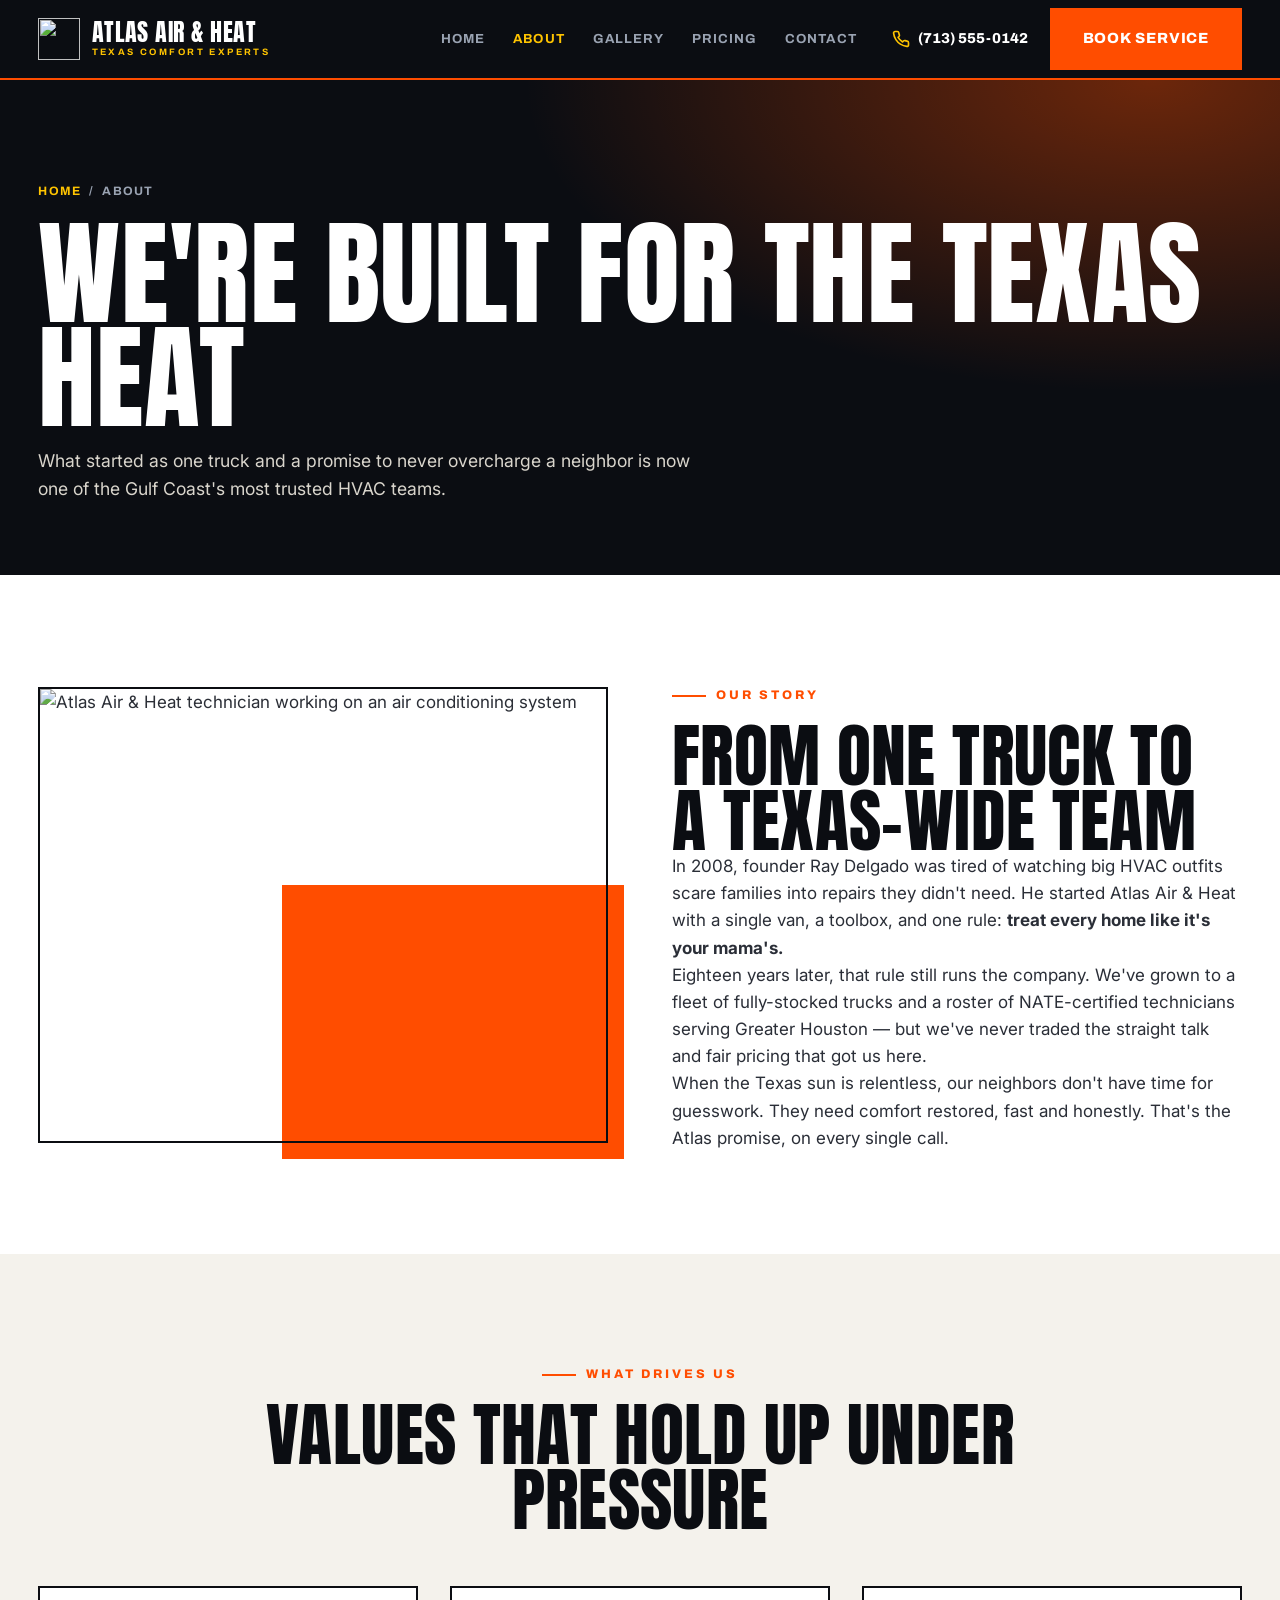
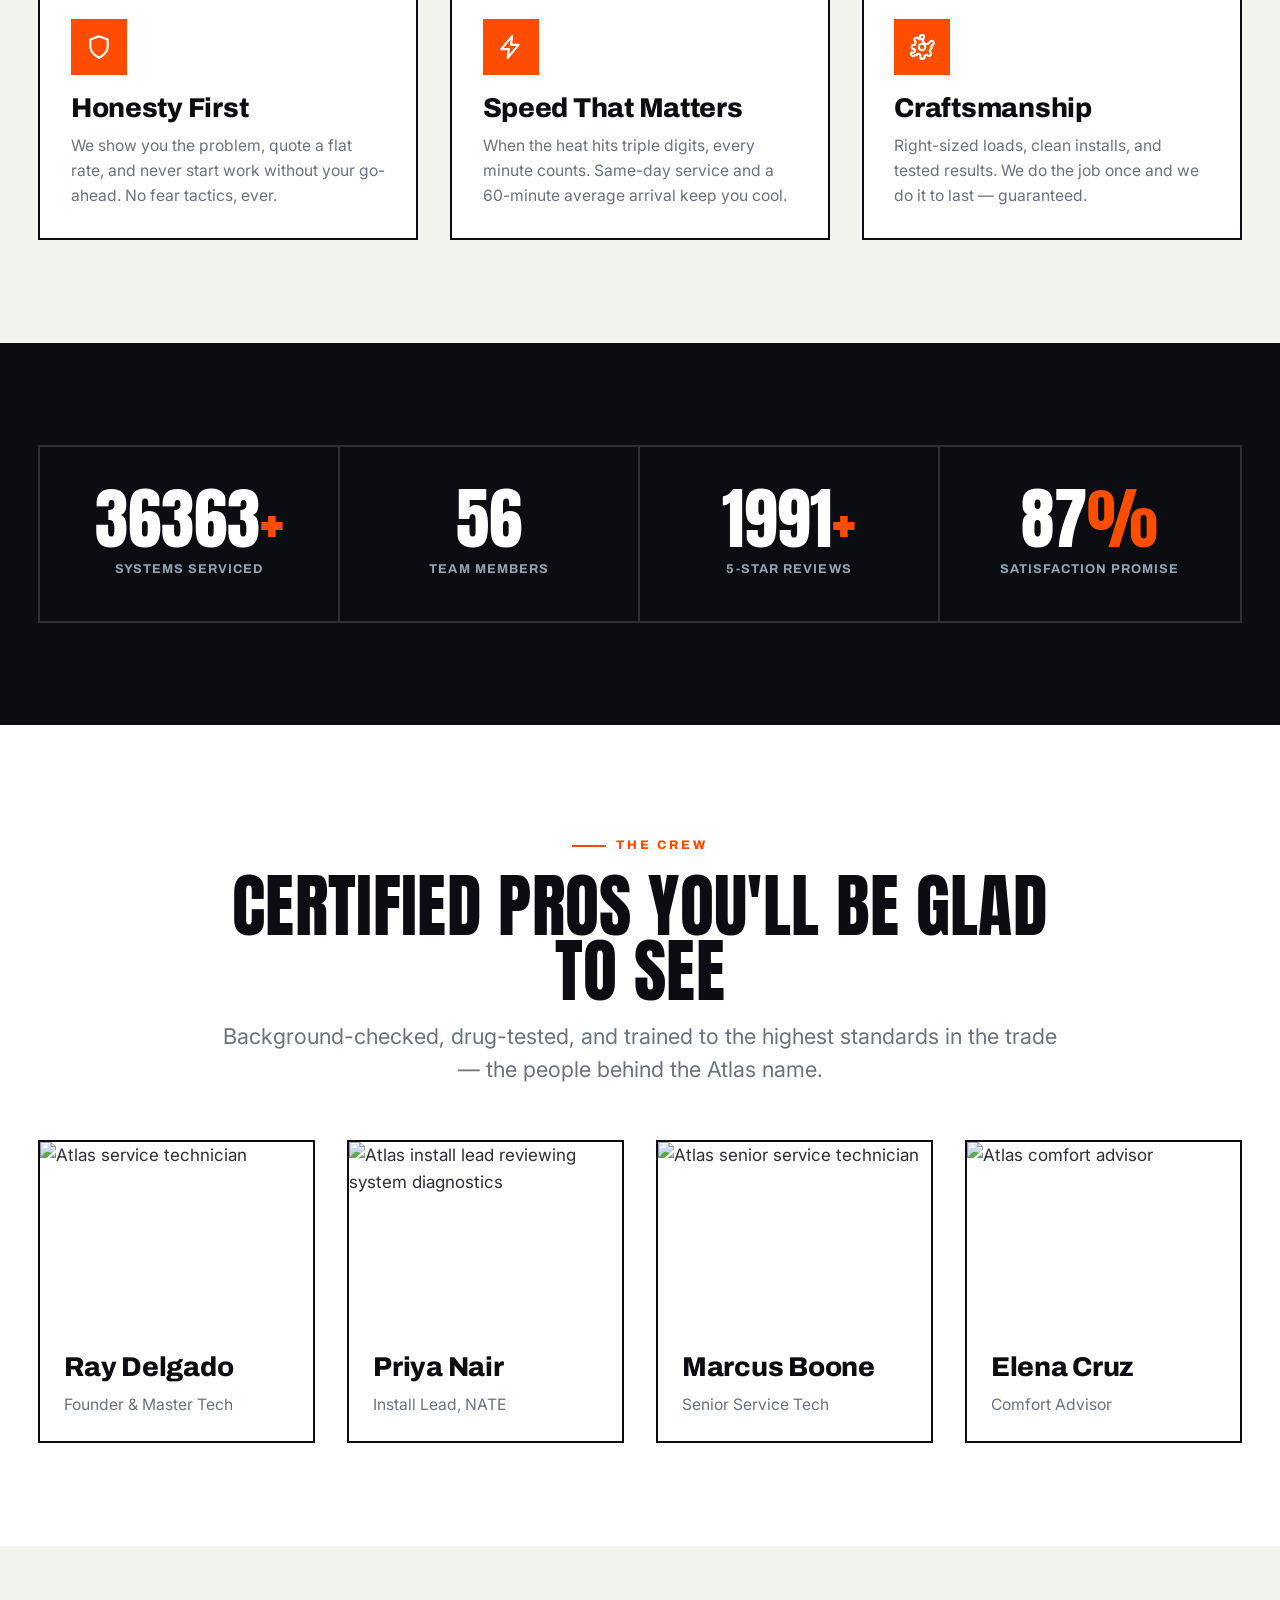
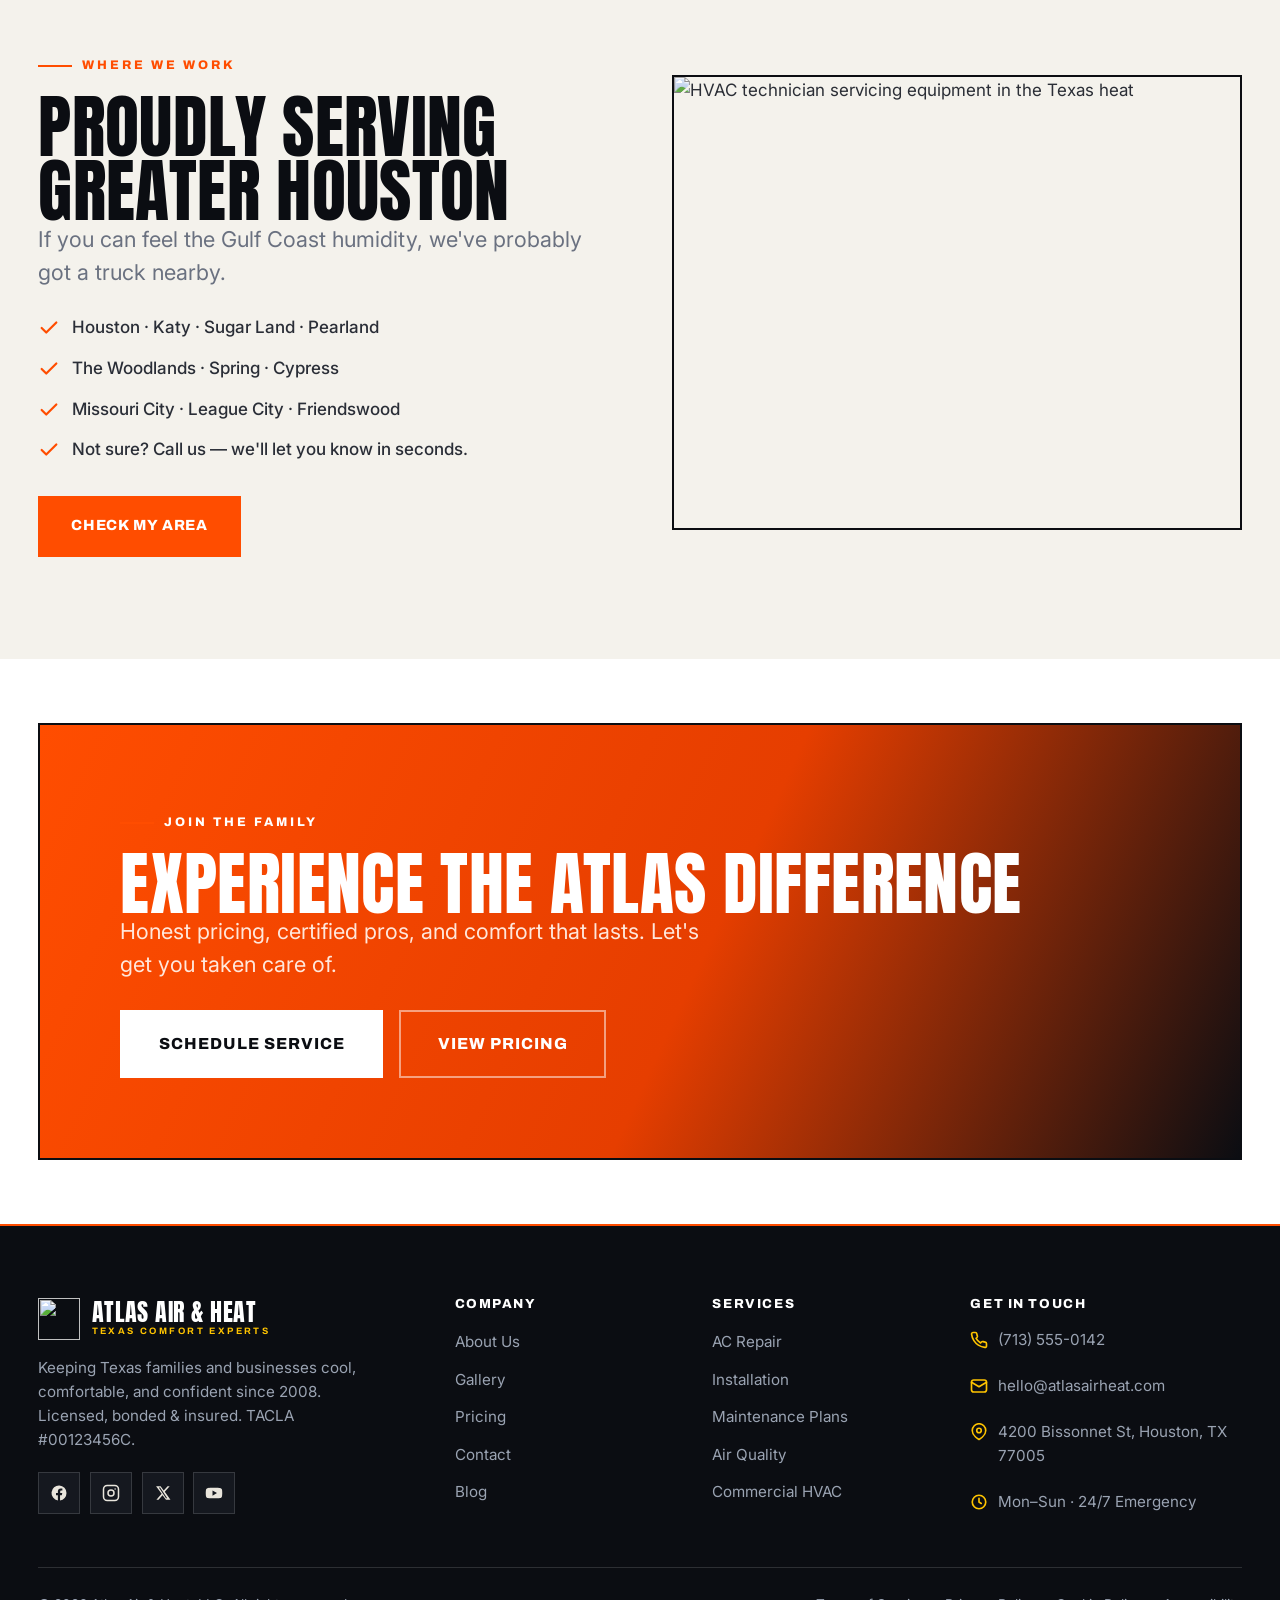
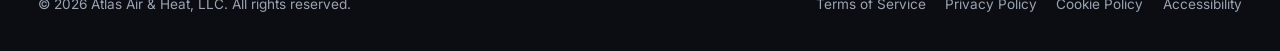
==== commit f19fbcaf: "Redesign: bold 'Texas Heat Editorial' identity Total visual overhaul away from the generic template " ====
--- a/about.html
+++ b/about.html
@@ -59,7 +59,7 @@
   </section>
 
   <!-- Values -->
-  <section class="section section--mist">
+  <section class="section section--bone">
     <div class="container">
       <div class="section-head center reveal">
         <span class="eyebrow">What drives us</span>
@@ -86,7 +86,7 @@
   </section>
 
   <!-- Stats -->
-  <section class="section section--navy">
+  <section class="section section--ink">
     <div class="container">
       <div class="stats">
         <div class="stat reveal"><div class="num"><span data-count="42000">0</span><span class="u">+</span></div><div class="lbl">Systems serviced</div></div>
@@ -127,7 +127,7 @@
   </section>
 
   <!-- Service area -->
-  <section class="section section--mist">
+  <section class="section section--bone">
     <div class="container split reverse">
       <div class="split-media reveal">
         <img src="https://images.unsplash.com/photo-1607400201889-565b1ee75f8e?auto=format&fit=crop&w=820&q=72" alt="HVAC technician servicing equipment in the Texas heat" width="700" height="560">
--- a/css/styles.css
+++ b/css/styles.css
@@ -1,87 +1,81 @@
 /* =========================================================
-   Atlas Air & Heat — Design System
-   Bold, modern Texas HVAC brand
-   Navy authority + heat-orange accent
+   ATLAS AIR & HEAT — "Texas Heat Editorial"
+   Bold, oversized, photographic. Near-black + electric orange.
    ========================================================= */
 
-/* ---------- Fonts ---------- */
-@import url('https://fonts.googleapis.com/css2?family=Archivo:wght@500;600;700;800;900&family=Inter:wght@400;500;600;700&display=swap');
-
-/* ---------- Tokens ---------- */
+@import url('https://fonts.googleapis.com/css2?family=Anton&family=Archivo:wght@500;600;700;800;900&family=Inter:wght@400;500;600;700&display=swap');
+
 :root {
-  --navy:      #0A1A2F;
-  --navy-2:    #112844;
-  --navy-3:    #1B3A5C;
-  --orange:    #FF5A1F;
-  --orange-2:  #FF7A3D;
-  --amber:     #FFB100;
-  --ink:       #0B1320;
-  --body:      #2B3A4E;
-  --muted:     #5A6B82;
-  --paper:     #FFFFFF;
-  --mist:      #F4F7FB;
-  --mist-2:    #EAF0F8;
-  --line:      #E2E8F2;
-  --line-dark: rgba(255,255,255,.12);
-
-  --radius:    16px;
-  --radius-sm: 10px;
-  --radius-lg: 26px;
-  --shadow:    0 10px 30px rgba(10,26,47,.10);
-  --shadow-lg: 0 30px 60px rgba(10,26,47,.18);
-  --ring:      0 0 0 4px rgba(255,90,31,.22);
-
-  --maxw:      1180px;
-  --gap:       clamp(1rem, 3vw, 2rem);
-
-  --ff-head: 'Archivo', system-ui, -apple-system, 'Segoe UI', sans-serif;
-  --ff-body: 'Inter', system-ui, -apple-system, 'Segoe UI', sans-serif;
-
-  --t: .28s cubic-bezier(.4,0,.2,1);
-}
-
-/* ---------- Reset ---------- */
+  --ink:    #0B0D12;
+  --coal:   #15181F;
+  --coal-2: #1E222C;
+  --orange: #FF4D00;
+  --ember:  #FF7A18;
+  --amber:  #FFC400;
+  --paper:  #FFFFFF;
+  --bone:   #F4F2EC;
+  --smoke:  #E9E5DC;
+  --line:   #E2DED4;
+  --line-d: rgba(255,255,255,.14);
+  --body:   #2A2E37;
+  --muted:  #6A7180;
+  --muted-d:#9AA3B2;
+
+  --maxw: 1280px;
+  --gap: clamp(1rem, 3vw, 2rem);
+  --shadow: 0 24px 60px rgba(11,13,18,.16);
+  --ring: 0 0 0 3px var(--ink), 0 0 0 6px var(--amber);
+
+  --ff-display: 'Anton', 'Archivo', sans-serif;
+  --ff-head: 'Archivo', system-ui, sans-serif;
+  --ff-body: 'Inter', system-ui, sans-serif;
+  --t: .3s cubic-bezier(.4,0,.2,1);
+}
+
 *, *::before, *::after { box-sizing: border-box; }
 * { margin: 0; }
 html { scroll-behavior: smooth; -webkit-text-size-adjust: 100%; }
 body {
-  font-family: var(--ff-body);
-  color: var(--body);
-  background: var(--paper);
-  line-height: 1.65;
-  font-size: 17px;
-  -webkit-font-smoothing: antialiased;
-  text-rendering: optimizeLegibility;
-  overflow-x: hidden;
+  font-family: var(--ff-body); color: var(--body); background: var(--paper);
+  line-height: 1.6; font-size: 17px; -webkit-font-smoothing: antialiased;
+  text-rendering: optimizeLegibility; overflow-x: hidden;
 }
 img, svg, video { display: block; max-width: 100%; height: auto; }
 a { color: var(--orange); text-decoration: none; transition: color var(--t); }
-a:hover { color: var(--orange-2); }
+a:hover { color: var(--ember); }
 ul, ol { padding-left: 1.2rem; }
 button { font-family: inherit; cursor: pointer; }
-:focus-visible { outline: none; box-shadow: var(--ring); border-radius: 6px; }
-
-/* ---------- Headings ---------- */
-h1, h2, h3, h4, h5 {
-  font-family: var(--ff-head);
-  color: var(--ink);
-  line-height: 1.08;
-  font-weight: 800;
-  letter-spacing: -.02em;
-}
-h1 { font-size: clamp(2.4rem, 6vw, 4.4rem); font-weight: 900; }
-h2 { font-size: clamp(1.9rem, 4vw, 3rem); }
-h3 { font-size: clamp(1.25rem, 2.4vw, 1.7rem); }
-p  { color: var(--body); }
-p.lead { font-size: clamp(1.05rem, 1.6vw, 1.3rem); color: var(--muted); }
+:focus-visible { outline: none; box-shadow: var(--ring); border-radius: 2px; }
+
+/* ---------- Display type ---------- */
+h1, h2, h3, h4, h5 { color: var(--ink); line-height: .98; letter-spacing: -.01em; }
+h1, h2 { font-family: var(--ff-display); font-weight: 400; text-transform: uppercase; letter-spacing: .005em; }
+h1 { font-size: clamp(2.9rem, 9vw, 7.5rem); line-height: .9; }
+h2 { font-size: clamp(2.3rem, 5.5vw, 4.4rem); line-height: .92; }
+h3 { font-family: var(--ff-head); font-weight: 800; font-size: clamp(1.25rem, 2.3vw, 1.7rem); line-height: 1.1; }
+h4 { font-family: var(--ff-head); font-weight: 800; }
+p { color: var(--body); }
+p.lead { font-size: clamp(1.08rem, 1.7vw, 1.4rem); color: var(--muted); line-height: 1.5; }
+
+/* image-filled text — stock photo shows through the letters */
+.imgtext {
+  font-family: var(--ff-display); text-transform: uppercase; line-height: .82;
+  background-size: cover; background-position: center;
+  -webkit-background-clip: text; background-clip: text;
+  -webkit-text-fill-color: transparent; color: transparent;
+  display: inline-block;
+}
+@supports not ((-webkit-background-clip: text) or (background-clip: text)) {
+  .imgtext { -webkit-text-fill-color: var(--orange); color: var(--orange); }
+}
 
 /* ---------- Layout ---------- */
-.container { width: 100%; max-width: var(--maxw); margin-inline: auto; padding-inline: clamp(1.1rem, 4vw, 2rem); }
-.section { padding: clamp(3.5rem, 8vw, 6.5rem) 0; }
+.container { width: 100%; max-width: var(--maxw); margin-inline: auto; padding-inline: clamp(1.1rem, 4vw, 2.4rem); }
+.section { padding: clamp(3.8rem, 8vw, 7rem) 0; }
 .section--tight { padding: clamp(2.5rem, 5vw, 4rem) 0; }
-.section--mist { background: var(--mist); }
-.section--navy { background: var(--navy); color: #D7E2F1; }
-.section--navy h2, .section--navy h3 { color: #fff; }
+.section--bone { background: var(--bone); }
+.section--ink { background: var(--ink); color: var(--smoke); }
+.section--ink h2, .section--ink h3, .section--ink h4 { color: #fff; }
 
 .grid { display: grid; gap: var(--gap); }
 .grid-2 { grid-template-columns: repeat(2, 1fr); }
@@ -91,388 +85,386 @@
 @media (max-width: 620px) { .grid-2, .grid-3, .grid-4 { grid-template-columns: 1fr; } }
 
 .center { text-align: center; }
+
+/* ---------- Eyebrow ---------- */
 .eyebrow {
-  display: inline-flex; align-items: center; gap: .5rem;
-  font-family: var(--ff-head); font-weight: 700; font-size: .8rem;
-  letter-spacing: .16em; text-transform: uppercase; color: var(--orange);
-  margin-bottom: 1rem;
-}
-.eyebrow::before { content: ""; width: 26px; height: 3px; background: var(--orange); border-radius: 3px; }
-.section--navy .eyebrow { color: var(--amber); }
-.section--navy .eyebrow::before { background: var(--amber); }
-
-.section-head { max-width: 720px; margin-bottom: clamp(2rem, 5vw, 3.2rem); }
+  display: inline-flex; align-items: center; gap: .6rem;
+  font-family: var(--ff-head); font-weight: 800; font-size: .78rem;
+  letter-spacing: .24em; text-transform: uppercase; color: var(--orange);
+  margin-bottom: 1.1rem;
+}
+.eyebrow::before { content: ""; width: 34px; height: 2px; background: var(--orange); }
+.section--ink .eyebrow { color: var(--amber); }
+.section--ink .eyebrow::before { background: var(--amber); }
+
+.section-head { max-width: 860px; margin-bottom: clamp(2rem, 5vw, 3.4rem); }
 .section-head.center { margin-inline: auto; }
-.section-head p { margin-top: .9rem; }
+.section-head p { margin-top: 1.1rem; }
 
 /* ---------- Buttons ---------- */
 .btn {
-  display: inline-flex; align-items: center; justify-content: center; gap: .55rem;
-  font-family: var(--ff-head); font-weight: 700; font-size: 1rem;
-  padding: .9rem 1.6rem; border-radius: 999px; border: 2px solid transparent;
-  cursor: pointer; transition: transform var(--t), box-shadow var(--t), background var(--t), color var(--t);
-  white-space: nowrap;
-}
-.btn:hover { transform: translateY(-2px); }
-.btn-primary { background: var(--orange); color: #fff; box-shadow: 0 8px 22px rgba(255,90,31,.35); }
-.btn-primary:hover { background: var(--orange-2); color: #fff; box-shadow: 0 12px 28px rgba(255,90,31,.45); }
-.btn-ghost { background: transparent; color: var(--ink); border-color: var(--line); }
-.btn-ghost:hover { border-color: var(--navy); color: var(--navy); }
-.btn-light { background: #fff; color: var(--navy); }
-.btn-light:hover { background: var(--mist); color: var(--navy); }
-.btn-outline-light { background: transparent; color: #fff; border-color: var(--line-dark); }
-.btn-outline-light:hover { background: rgba(255,255,255,.08); color: #fff; }
-.btn-lg { padding: 1.05rem 2rem; font-size: 1.08rem; }
+  position: relative; display: inline-flex; align-items: center; justify-content: center; gap: .55rem;
+  font-family: var(--ff-head); font-weight: 800; font-size: .92rem; letter-spacing: .06em; text-transform: uppercase;
+  padding: 1.05rem 1.9rem; border: 2px solid var(--ink); background: var(--ink); color: #fff;
+  transition: transform var(--t), background var(--t), color var(--t), box-shadow var(--t); white-space: nowrap;
+}
+.btn:hover { transform: translate(-3px,-3px); box-shadow: 6px 6px 0 var(--ink); color: #fff; }
+.btn-primary { background: var(--orange); border-color: var(--orange); color: #fff; }
+.btn-primary:hover { box-shadow: 6px 6px 0 var(--amber); }
+.btn-ghost { background: transparent; color: var(--ink); border-color: var(--ink); }
+.btn-ghost:hover { background: var(--ink); color: #fff; box-shadow: 6px 6px 0 var(--orange); }
+.btn-light { background: #fff; color: var(--ink); border-color: #fff; }
+.btn-light:hover { box-shadow: 6px 6px 0 var(--amber); }
+.btn-outline-light { background: transparent; color: #fff; border-color: rgba(255,255,255,.5); }
+.btn-outline-light:hover { background: #fff; color: var(--ink); box-shadow: 6px 6px 0 var(--orange); }
+.btn-lg { padding: 1.2rem 2.3rem; font-size: 1rem; }
 .btn-block { width: 100%; }
 
 /* ---------- Header ---------- */
-.site-header {
-  position: sticky; top: 0; z-index: 100;
-  background: rgba(10,26,47,.92);
-  backdrop-filter: blur(10px);
-  border-bottom: 1px solid var(--line-dark);
-}
-.nav { display: flex; align-items: center; justify-content: space-between; gap: 1rem; height: 76px; }
-.brand { display: flex; align-items: center; gap: .7rem; font-family: var(--ff-head); font-weight: 900; color: #fff; font-size: 1.3rem; letter-spacing: -.02em; }
+.site-header { position: sticky; top: 0; z-index: 100; background: var(--ink); border-bottom: 2px solid var(--orange); }
+.nav { display: flex; align-items: center; justify-content: space-between; gap: 1rem; height: 78px; }
+.brand { display: flex; align-items: center; gap: .7rem; font-family: var(--ff-display); color: #fff; font-size: 1.5rem; text-transform: uppercase; letter-spacing: .02em; }
 .brand:hover { color: #fff; }
-.brand .mark { width: 40px; height: 40px; flex: none; }
-.brand small { display: block; font-size: .62rem; font-weight: 600; letter-spacing: .22em; color: var(--amber); text-transform: uppercase; line-height: 1; margin-top: 3px; }
-.brand .brand-name { line-height: 1; }
-
-.nav-links { display: flex; align-items: center; gap: .35rem; list-style: none; padding: 0; margin: 0; }
-.nav-links a {
-  display: inline-block; padding: .55rem .85rem; border-radius: 999px;
-  color: #C7D5E8; font-weight: 600; font-size: .98rem;
-}
-.nav-links a:hover { color: #fff; background: rgba(255,255,255,.08); }
-.nav-links a.active { color: #fff; background: rgba(255,90,31,.18); }
+.brand .mark { width: 42px; height: 42px; flex: none; }
+.brand small { display: block; font-family: var(--ff-head); font-size: .58rem; font-weight: 700; letter-spacing: .26em; color: var(--amber); margin-top: 4px; }
+.brand .brand-name { line-height: .9; }
+
+.nav-links { display: flex; align-items: center; gap: .15rem; list-style: none; padding: 0; margin: 0; }
+.nav-links a { display: inline-block; padding: .5rem .8rem; color: var(--muted-d); font-family: var(--ff-head); font-weight: 700; font-size: .82rem; letter-spacing: .08em; text-transform: uppercase; }
+.nav-links a:hover { color: #fff; }
+.nav-links a.active { color: var(--amber); }
 
 .nav-cta { display: flex; align-items: center; gap: .8rem; }
-.nav-phone { display: inline-flex; align-items: center; gap: .5rem; color: #fff; font-family: var(--ff-head); font-weight: 700; }
+.nav-phone { display: inline-flex; align-items: center; gap: .5rem; color: #fff; font-family: var(--ff-head); font-weight: 800; font-size: .9rem; }
 .nav-phone:hover { color: var(--amber); }
 .nav-phone svg { color: var(--amber); }
 
-.nav-toggle {
-  display: none; background: transparent; border: 0; width: 44px; height: 44px;
-  flex-direction: column; gap: 5px; align-items: center; justify-content: center;
-}
-.nav-toggle span { width: 24px; height: 2.5px; background: #fff; border-radius: 3px; transition: var(--t); }
+.nav-toggle { display: none; background: transparent; border: 0; width: 46px; height: 46px; flex-direction: column; gap: 5px; align-items: center; justify-content: center; }
+.nav-toggle span { width: 26px; height: 2.5px; background: #fff; transition: var(--t); }
 .nav-toggle[aria-expanded="true"] span:nth-child(1) { transform: translateY(7.5px) rotate(45deg); }
 .nav-toggle[aria-expanded="true"] span:nth-child(2) { opacity: 0; }
 .nav-toggle[aria-expanded="true"] span:nth-child(3) { transform: translateY(-7.5px) rotate(-45deg); }
-
-@media (max-width: 940px) {
+.nav-menu { display: flex; align-items: center; gap: 1.4rem; }
+@media (max-width: 980px) {
   .nav-toggle { display: flex; }
-  .nav-menu {
-    position: fixed; inset: 76px 0 auto 0;
-    background: var(--navy); border-bottom: 1px solid var(--line-dark);
-    flex-direction: column; align-items: stretch; gap: .25rem;
-    padding: 1rem clamp(1.1rem, 4vw, 2rem) 1.6rem;
-    transform: translateY(-130%); transition: transform var(--t);
-    box-shadow: var(--shadow-lg);
-  }
+  .nav-menu { position: fixed; inset: 80px 0 auto 0; background: var(--ink); border-bottom: 2px solid var(--orange);
+    flex-direction: column; align-items: stretch; gap: .25rem; padding: 1.2rem clamp(1.1rem,4vw,2.4rem) 1.8rem;
+    transform: translateY(-130%); transition: transform var(--t); }
   .nav-menu.open { transform: translateY(0); }
-  .nav-links { flex-direction: column; align-items: stretch; gap: .2rem; }
-  .nav-links a { padding: .8rem 1rem; font-size: 1.05rem; }
-  .nav-menu .nav-phone { padding: .6rem 1rem; }
-  .nav-menu .btn { margin-top: .6rem; }
-}
-.nav-menu { display: flex; align-items: center; gap: 1.4rem; }
-@media (min-width: 941px) { .nav-menu .nav-phone, .nav-menu .btn-mobile-only { } }
-
-/* ---------- Hero ---------- */
-.hero {
-  position: relative; color: #fff; isolation: isolate;
-  background: var(--navy);
-  padding: clamp(4rem, 10vw, 8rem) 0 clamp(4rem, 9vw, 7rem);
-}
-.hero::after {
-  content: ""; position: absolute; inset: 0; z-index: -1;
-  background:
-    radial-gradient(900px 500px at 80% -10%, rgba(255,90,31,.28), transparent 60%),
-    radial-gradient(700px 500px at 0% 100%, rgba(27,58,92,.7), transparent 60%),
-    linear-gradient(160deg, #0A1A2F 0%, #0D2238 60%, #112844 100%);
-}
-.hero-grid { display: grid; grid-template-columns: 1.05fr .95fr; align-items: center; gap: clamp(2rem, 5vw, 4rem); }
-@media (max-width: 920px) { .hero-grid { grid-template-columns: 1fr; } }
-.hero h1 { color: #fff; }
-.hero h1 .hl { color: var(--amber); }
-.hero p.lead { color: #C7D5E8; margin-top: 1.3rem; max-width: 540px; }
-.hero-badge {
-  display: inline-flex; align-items: center; gap: .6rem; margin-bottom: 1.4rem;
-  background: rgba(255,255,255,.08); border: 1px solid var(--line-dark);
-  padding: .5rem .9rem; border-radius: 999px; font-weight: 600; font-size: .85rem; color: #E6EEF8;
-}
-.hero-badge .dot { width: 9px; height: 9px; border-radius: 50%; background: #2ecc71; box-shadow: 0 0 0 4px rgba(46,204,113,.25); }
-.hero-actions { display: flex; flex-wrap: wrap; gap: .9rem; margin-top: 2rem; }
-.hero-trust { display: flex; flex-wrap: wrap; gap: 1.6rem; margin-top: 2.4rem; color: #9FB4CE; font-size: .9rem; }
-.hero-trust b { color: #fff; font-family: var(--ff-head); }
-
-.hero-media { position: relative; }
-.hero-media img { border-radius: var(--radius-lg); box-shadow: var(--shadow-lg); width: 100%; aspect-ratio: 4/5; object-fit: cover; }
-.hero-float {
-  position: absolute; background: #fff; color: var(--ink); border-radius: var(--radius);
-  box-shadow: var(--shadow-lg); padding: 1rem 1.2rem; display: flex; align-items: center; gap: .8rem;
-}
-.hero-float .ic { width: 44px; height: 44px; border-radius: 12px; display: grid; place-items: center; background: rgba(255,90,31,.12); color: var(--orange); flex: none; }
-.hero-float strong { font-family: var(--ff-head); font-size: 1.4rem; display: block; line-height: 1; }
-.hero-float span { font-size: .8rem; color: var(--muted); }
-.hero-float.f1 { left: -16px; top: 16%; }
-.hero-float.f2 { right: -16px; bottom: 14%; }
-@media (max-width: 540px) { .hero-float { position: static; margin-top: .9rem; } }
-
-/* ---------- Marquee / logos ---------- */
-.trustbar { background: var(--navy-2); border-top: 1px solid var(--line-dark); border-bottom: 1px solid var(--line-dark); }
-.trustbar .container { display: flex; flex-wrap: wrap; align-items: center; justify-content: space-between; gap: 1.5rem; padding-block: 1.4rem; }
-.trustbar span { color: #9FB4CE; font-weight: 700; font-family: var(--ff-head); letter-spacing: .04em; font-size: 1rem; opacity: .8; }
-.trustbar .label { color: var(--amber); font-size: .78rem; letter-spacing: .18em; text-transform: uppercase; }
+  .nav-links { flex-direction: column; align-items: stretch; gap: .1rem; }
+  .nav-links a { padding: .85rem .6rem; font-size: 1.1rem; border-bottom: 1px solid var(--line-d); }
+  .nav-menu .nav-phone { padding: .8rem .6rem; }
+  .nav-menu .btn { margin-top: .8rem; }
+}
+
+/* ---------- Ticker ---------- */
+.ticker { background: var(--orange); color: #fff; overflow: hidden; border-block: 2px solid var(--ink); }
+.ticker__track { display: inline-flex; white-space: nowrap; will-change: transform; animation: ticker 30s linear infinite; }
+.ticker__track span { display: inline-flex; align-items: center; font-family: var(--ff-display); text-transform: uppercase;
+  font-size: clamp(1rem, 1.8vw, 1.4rem); letter-spacing: .03em; padding: .7rem 0; }
+.ticker__track span::after { content: "✦"; margin: 0 1.6rem; color: var(--ink); font-size: .9em; }
+@keyframes ticker { to { transform: translateX(-50%); } }
+.ticker:hover .ticker__track { animation-play-state: paused; }
+
+/* ---------- HERO ---------- */
+.hero { position: relative; background: var(--ink); color: #fff; overflow: hidden; }
+.hero__bg { position: absolute; inset: 0; z-index: 0; }
+.hero__bg img { width: 100%; height: 100%; object-fit: cover; opacity: .42; filter: grayscale(.2) contrast(1.05); }
+.hero__bg::after { content: ""; position: absolute; inset: 0;
+  background: linear-gradient(180deg, rgba(11,13,18,.55), rgba(11,13,18,.35) 40%, var(--ink) 96%),
+    radial-gradient(60% 60% at 85% 10%, rgba(255,77,0,.45), transparent 70%); }
+.hero__inner { position: relative; z-index: 1; padding: clamp(2.5rem, 6vw, 4.5rem) 0 clamp(3rem, 7vw, 5rem); }
+.hero__kicker { display: inline-flex; align-items: center; gap: .7rem; font-family: var(--ff-head); font-weight: 800;
+  letter-spacing: .2em; text-transform: uppercase; font-size: .8rem; color: var(--amber); margin-bottom: 1.4rem; }
+.hero__kicker .dot { width: 9px; height: 9px; border-radius: 50%; background: #36e07a; box-shadow: 0 0 0 4px rgba(54,224,122,.25); }
+.hero h1 { color: #fff; max-width: 14ch; }
+.hero h1 .line { display: block; }
+.hero h1 .imgtext { font-size: 1em; }
+.hero__lead { color: #D9D5CC; font-size: clamp(1.05rem, 1.5vw, 1.3rem); max-width: 48ch; margin-top: 1.6rem; line-height: 1.5; }
+.hero__actions { display: flex; flex-wrap: wrap; gap: 1rem; margin-top: 2.2rem; }
+.hero__meta { display: grid; grid-template-columns: repeat(3, auto); gap: clamp(1.5rem, 5vw, 3.5rem); margin-top: 3rem;
+  padding-top: 2rem; border-top: 1px solid var(--line-d); width: fit-content; }
+.hero__meta .n { font-family: var(--ff-display); font-size: clamp(1.8rem, 4vw, 2.8rem); color: var(--amber); line-height: 1; }
+.hero__meta .l { font-size: .82rem; color: var(--muted-d); margin-top: .35rem; letter-spacing: .04em; }
+@media (max-width: 540px) { .hero__meta { grid-template-columns: 1fr 1fr; gap: 1.4rem; } }
+
+/* huge temperature accent */
+.heatmark { position: absolute; right: clamp(-1rem, 2vw, 2rem); bottom: clamp(-2rem, -1vw, 0); z-index: 1;
+  font-family: var(--ff-display); font-size: clamp(8rem, 26vw, 24rem); line-height: .8; color: transparent;
+  -webkit-text-stroke: 2px rgba(255,255,255,.12); pointer-events: none; user-select: none; }
+@media (max-width: 760px) { .heatmark { display: none; } }
+
+/* ---------- Full-bleed photo band w/ image text ---------- */
+.bleed { position: relative; background: var(--ink); color: #fff; padding: clamp(4rem, 10vw, 8rem) 0; overflow: hidden; }
+.bleed__bg { position: absolute; inset: 0; z-index: 0; }
+.bleed__bg img { width: 100%; height: 100%; object-fit: cover; opacity: .3; }
+.bleed__bg::after { content: ""; position: absolute; inset: 0; background: linear-gradient(90deg, var(--ink) 6%, rgba(11,13,18,.55) 60%, rgba(11,13,18,.2)); }
+.bleed__inner { position: relative; z-index: 1; }
+.bleed h2 { color: #fff; }
+.statement { font-family: var(--ff-display); text-transform: uppercase; line-height: .92;
+  font-size: clamp(2.6rem, 8vw, 6.5rem); color: #fff; }
+.statement .imgtext { font-size: 1em; }
+
+/* ---------- Service list (editorial rows) ---------- */
+.svc-list { border-top: 2px solid var(--ink); }
+.section--ink .svc-list { border-color: var(--line-d); }
+.svc-row { display: grid; grid-template-columns: auto 1fr auto; align-items: center; gap: 1.5rem;
+  padding: clamp(1.4rem, 3vw, 2.3rem) 0; border-bottom: 2px solid var(--ink); position: relative; transition: padding var(--t); }
+.section--ink .svc-row { border-color: var(--line-d); }
+.svc-row__no { font-family: var(--ff-display); font-size: clamp(1.4rem, 3vw, 2.2rem); color: var(--muted); }
+.svc-row__title { font-family: var(--ff-display); text-transform: uppercase; font-size: clamp(1.6rem, 4.5vw, 3.2rem); line-height: .95; color: inherit; transition: color var(--t); }
+.section--ink .svc-row__title { color: #fff; }
+.svc-row__desc { max-width: 46ch; color: var(--muted); font-size: .98rem; }
+.section--ink .svc-row__desc { color: var(--muted-d); }
+.svc-row__arrow { font-family: var(--ff-head); font-weight: 900; font-size: 1.6rem; color: var(--orange); transition: transform var(--t); }
+.svc-row:hover { padding-left: 1.2rem; }
+.svc-row:hover .svc-row__title { color: var(--orange); }
+.svc-row:hover .svc-row__arrow { transform: translateX(8px); }
+@media (max-width: 760px) { .svc-row { grid-template-columns: auto 1fr; } .svc-row__desc { grid-column: 1 / -1; } }
 
 /* ---------- Cards ---------- */
-.card {
-  background: #fff; border: 1px solid var(--line); border-radius: var(--radius);
-  padding: 1.8rem; box-shadow: var(--shadow); transition: transform var(--t), box-shadow var(--t), border-color var(--t);
-  height: 100%;
-}
-.card:hover { transform: translateY(-6px); box-shadow: var(--shadow-lg); border-color: transparent; }
-.card .ic {
-  width: 56px; height: 56px; border-radius: 14px; display: grid; place-items: center;
-  background: linear-gradient(135deg, var(--orange), var(--amber)); color: #fff; margin-bottom: 1.1rem;
-}
+.card { background: #fff; border: 2px solid var(--ink); padding: 1.9rem; height: 100%; transition: transform var(--t), box-shadow var(--t); }
+.card:hover { transform: translate(-4px,-4px); box-shadow: 8px 8px 0 var(--ink); }
+.section--ink .card { background: var(--coal); border-color: var(--line-d); }
+.section--ink .card:hover { box-shadow: 8px 8px 0 var(--orange); }
+.card .ic { width: 56px; height: 56px; display: grid; place-items: center; background: var(--orange); color: #fff; margin-bottom: 1.2rem; }
 .card h3 { margin-bottom: .55rem; }
 .card p { color: var(--muted); font-size: .98rem; }
-.card .more { display: inline-flex; align-items: center; gap: .4rem; margin-top: 1rem; font-family: var(--ff-head); font-weight: 700; font-size: .92rem; }
+.section--ink .card p { color: var(--muted-d); }
+.card .more { display: inline-flex; align-items: center; gap: .4rem; margin-top: 1rem; font-family: var(--ff-head); font-weight: 800; text-transform: uppercase; letter-spacing: .05em; font-size: .82rem; }
 .card .more svg { transition: transform var(--t); }
 .card:hover .more svg { transform: translateX(4px); }
-
-/* feature with image */
 .feature-card { padding: 0; overflow: hidden; }
-.feature-card img { aspect-ratio: 16/11; object-fit: cover; width: 100%; }
+.feature-card img { aspect-ratio: 16/11; object-fit: cover; width: 100%; filter: grayscale(.1); transition: var(--t); }
+.feature-card:hover img { filter: grayscale(0); }
 .feature-card .body { padding: 1.5rem; }
 
 /* ---------- Stats ---------- */
-.stats { display: grid; grid-template-columns: repeat(4, 1fr); gap: var(--gap); }
+.stats { display: grid; grid-template-columns: repeat(4, 1fr); gap: 0; border: 2px solid var(--ink); }
+.section--ink .stats { border-color: var(--line-d); }
 @media (max-width: 720px) { .stats { grid-template-columns: repeat(2, 1fr); } }
-.stat { text-align: center; padding: 1.4rem 1rem; }
-.stat .num { font-family: var(--ff-head); font-weight: 900; font-size: clamp(2.2rem, 5vw, 3.3rem); color: var(--ink); line-height: 1; }
-.section--navy .stat .num { color: #fff; }
+.stat { text-align: center; padding: clamp(1.6rem,4vw,2.6rem) 1rem; border-right: 2px solid var(--ink); }
+.section--ink .stat { border-color: var(--line-d); }
+.stat:last-child { border-right: 0; }
+@media (max-width: 720px) { .stat:nth-child(2) { border-right: 0; } .stat:nth-child(1), .stat:nth-child(2) { border-bottom: 2px solid var(--line-d); } }
+.stat .num { font-family: var(--ff-display); font-size: clamp(2.6rem, 6vw, 4.2rem); color: var(--ink); line-height: .9; }
+.section--ink .stat .num { color: #fff; }
 .stat .num .u { color: var(--orange); }
-.stat .lbl { margin-top: .5rem; color: var(--muted); font-weight: 600; font-size: .95rem; }
-.section--navy .stat .lbl { color: #9FB4CE; }
-
-/* ---------- Split / about ---------- */
-.split { display: grid; grid-template-columns: 1fr 1fr; align-items: center; gap: clamp(2rem, 5vw, 4rem); }
+.stat .lbl { margin-top: .6rem; color: var(--muted); font-family: var(--ff-head); font-weight: 700; text-transform: uppercase; letter-spacing: .08em; font-size: .8rem; }
+.section--ink .stat .lbl { color: var(--muted-d); }
+
+/* ---------- Split ---------- */
+.split { display: grid; grid-template-columns: 1fr 1fr; align-items: center; gap: clamp(2rem, 5vw, 4.5rem); }
 .split.reverse .split-media { order: 2; }
-@media (max-width: 880px) { .split { grid-template-columns: 1fr; } .split.reverse .split-media { order: 0; } }
+@media (max-width: 900px) { .split { grid-template-columns: 1fr; } .split.reverse .split-media { order: 0; } }
 .split-media { position: relative; }
-.split-media img { border-radius: var(--radius-lg); box-shadow: var(--shadow-lg); width: 100%; aspect-ratio: 5/4; object-fit: cover; }
-.split-media .accent { position: absolute; right: -14px; bottom: -14px; width: 130px; height: 130px; border-radius: var(--radius); background: linear-gradient(135deg,var(--orange),var(--amber)); z-index: -1; }
-
-.checklist { list-style: none; padding: 0; margin: 1.4rem 0 0; display: grid; gap: .8rem; }
-.checklist li { display: flex; gap: .7rem; align-items: flex-start; color: var(--body); }
+.split-media img { width: 100%; aspect-ratio: 5/4; object-fit: cover; border: 2px solid var(--ink); filter: grayscale(.15); }
+.split-media .accent { position: absolute; right: -16px; bottom: -16px; width: 60%; height: 60%; background: var(--orange); z-index: -1; }
+
+.checklist { list-style: none; padding: 0; margin: 1.6rem 0 0; display: grid; gap: .85rem; }
+.checklist li { display: flex; gap: .7rem; align-items: flex-start; color: var(--body); font-weight: 500; }
+.section--ink .checklist li { color: var(--smoke); }
 .checklist li svg { flex: none; color: var(--orange); margin-top: 3px; }
 
 /* ---------- Steps ---------- */
-.steps { counter-reset: step; display: grid; gap: 1.2rem; }
-.step { display: flex; gap: 1.1rem; align-items: flex-start; }
-.step .n {
-  counter-increment: step; flex: none; width: 50px; height: 50px; border-radius: 14px;
-  display: grid; place-items: center; font-family: var(--ff-head); font-weight: 900; font-size: 1.25rem;
-  background: var(--navy); color: #fff;
-}
+.steps { display: grid; gap: 0; }
+.step { display: flex; gap: 1.3rem; align-items: flex-start; padding: 1.3rem 0; border-top: 2px solid var(--line); }
+.step:first-child { border-top: 0; }
+.step .n { flex: none; width: 54px; height: 54px; display: grid; place-items: center; font-family: var(--ff-display); font-size: 1.5rem; background: var(--ink); color: #fff; }
 .step h3 { font-size: 1.2rem; margin-bottom: .3rem; }
 .step p { color: var(--muted); font-size: .96rem; }
 
 /* ---------- Testimonials ---------- */
-.quote {
-  background: #fff; border: 1px solid var(--line); border-radius: var(--radius); padding: 1.8rem;
-  box-shadow: var(--shadow); height: 100%; display: flex; flex-direction: column;
-}
-.quote .stars { color: var(--amber); margin-bottom: .9rem; letter-spacing: 2px; }
-.quote p { color: var(--body); font-size: 1.02rem; }
-.quote .who { display: flex; align-items: center; gap: .8rem; margin-top: 1.2rem; }
-.quote .av { width: 46px; height: 46px; border-radius: 50%; background: linear-gradient(135deg,var(--navy-3),var(--navy)); color: #fff; display: grid; place-items: center; font-family: var(--ff-head); font-weight: 800; flex: none; }
-.quote .who b { display: block; color: var(--ink); font-family: var(--ff-head); }
+.quote { background: #fff; border: 2px solid var(--ink); padding: 2rem; height: 100%; display: flex; flex-direction: column; transition: transform var(--t), box-shadow var(--t); }
+.quote:hover { transform: translate(-4px,-4px); box-shadow: 8px 8px 0 var(--orange); }
+.quote .stars { color: var(--amber); margin-bottom: 1rem; letter-spacing: 3px; font-size: 1.1rem; }
+.quote p { color: var(--ink); font-size: 1.08rem; font-weight: 500; }
+.quote .who { display: flex; align-items: center; gap: .8rem; margin-top: 1.4rem; padding-top: 1.2rem; border-top: 2px solid var(--line); }
+.quote .av { width: 48px; height: 48px; background: var(--ink); color: #fff; display: grid; place-items: center; font-family: var(--ff-display); flex: none; }
+.quote .who b { display: block; color: var(--ink); font-family: var(--ff-head); font-weight: 800; }
 .quote .who span { font-size: .85rem; color: var(--muted); }
 
 /* ---------- CTA band ---------- */
-.cta-band { position: relative; color: #fff; border-radius: var(--radius-lg); overflow: hidden; padding: clamp(2.4rem, 6vw, 4rem); isolation: isolate; }
-.cta-band::after { content: ""; position: absolute; inset: 0; z-index: -1; background: linear-gradient(120deg, var(--orange) 0%, #E63E0B 45%, var(--navy) 130%); }
+.cta-band { position: relative; color: #fff; overflow: hidden; padding: clamp(2.8rem, 7vw, 5rem); isolation: isolate; border: 2px solid var(--ink); }
+.cta-band::after { content: ""; position: absolute; inset: 0; z-index: -1; background: linear-gradient(115deg, var(--orange), #E63E00 55%, var(--ink)); }
 .cta-band h2 { color: #fff; }
-.cta-band p { color: #FFE7DB; max-width: 560px; }
-.cta-band .hero-actions { margin-top: 1.6rem; }
-
-/* ---------- Page hero (inner) ---------- */
-.page-hero { position: relative; color: #fff; isolation: isolate; padding: clamp(3.2rem, 7vw, 5.5rem) 0 clamp(2.6rem, 6vw, 4.5rem); text-align: center; }
-.page-hero::after { content: ""; position: absolute; inset: 0; z-index: -1; background: radial-gradient(800px 420px at 50% -20%, rgba(255,90,31,.3), transparent 60%), linear-gradient(160deg,#0A1A2F,#112844); }
+.cta-band p { color: #FFE3D3; max-width: 600px; }
+.cta-band .hero__actions, .cta-band .hero-actions { margin-top: 1.8rem; }
+
+/* ---------- Page hero (inner pages) ---------- */
+.page-hero { position: relative; color: #fff; background: var(--ink); overflow: hidden; padding: clamp(3.5rem, 8vw, 6rem) 0 clamp(3rem, 6vw, 4.5rem); }
+.page-hero::before { content: ""; position: absolute; inset: 0; z-index: 0; background: radial-gradient(70% 90% at 90% 0%, rgba(255,77,0,.4), transparent 70%); }
+.page-hero > .container { position: relative; z-index: 1; }
 .page-hero h1 { color: #fff; }
-.page-hero p { color: #C7D5E8; max-width: 620px; margin: 1rem auto 0; }
-.crumbs { display: inline-flex; gap: .5rem; align-items: center; color: #9FB4CE; font-size: .88rem; margin-bottom: 1.1rem; }
-.crumbs a { color: #C7D5E8; }
-.crumbs a:hover { color: var(--amber); }
+.page-hero p { color: #D9D5CC; max-width: 60ch; margin-top: 1.1rem; font-size: 1.1rem; }
+.crumbs { display: inline-flex; gap: .5rem; align-items: center; color: var(--muted-d); font-family: var(--ff-head); font-weight: 700; text-transform: uppercase; letter-spacing: .1em; font-size: .76rem; margin-bottom: 1.3rem; }
+.crumbs a { color: var(--amber); }
 
 /* ---------- Gallery ---------- */
-.gallery-filters { display: flex; flex-wrap: wrap; gap: .6rem; justify-content: center; margin-bottom: 2.2rem; }
-.gallery-filters button {
-  border: 1px solid var(--line); background: #fff; color: var(--body);
-  padding: .55rem 1.1rem; border-radius: 999px; font-weight: 600; font-family: var(--ff-head);
-  transition: var(--t);
-}
-.gallery-filters button:hover { border-color: var(--navy); }
-.gallery-filters button.active { background: var(--navy); color: #fff; border-color: var(--navy); }
-
-.gallery-grid { display: grid; grid-template-columns: repeat(3, 1fr); gap: 1rem; }
+.gallery-filters { display: flex; flex-wrap: wrap; gap: .5rem; justify-content: center; margin-bottom: 2.4rem; }
+.gallery-filters button { border: 2px solid var(--ink); background: #fff; color: var(--ink); padding: .6rem 1.2rem;
+  font-family: var(--ff-head); font-weight: 800; text-transform: uppercase; letter-spacing: .05em; font-size: .82rem; transition: var(--t); }
+.gallery-filters button:hover { background: var(--bone); }
+.gallery-filters button.active { background: var(--orange); color: #fff; border-color: var(--orange); }
+.gallery-grid { display: grid; grid-template-columns: repeat(3, 1fr); gap: .9rem; }
 @media (max-width: 860px) { .gallery-grid { grid-template-columns: repeat(2, 1fr); } }
 @media (max-width: 520px) { .gallery-grid { grid-template-columns: 1fr; } }
-.gal-item { position: relative; border-radius: var(--radius); overflow: hidden; cursor: pointer; background: var(--navy); aspect-ratio: 4/3; box-shadow: var(--shadow); }
-.gal-item img { width: 100%; height: 100%; object-fit: cover; transition: transform .5s ease; }
-.gal-item:hover img { transform: scale(1.07); }
-.gal-item .cap { position: absolute; inset: auto 0 0 0; padding: 1.4rem 1rem .9rem; color: #fff; background: linear-gradient(transparent, rgba(10,26,47,.85)); transform: translateY(8px); opacity: 0; transition: var(--t); }
+.gal-item { position: relative; overflow: hidden; cursor: pointer; background: var(--ink); aspect-ratio: 4/3; border: 2px solid var(--ink); }
+.gal-item img { width: 100%; height: 100%; object-fit: cover; transition: transform .5s ease, filter .5s ease; filter: grayscale(.25); }
+.gal-item:hover img { transform: scale(1.06); filter: grayscale(0); }
+.gal-item .cap { position: absolute; inset: auto 0 0 0; padding: 1.5rem 1.1rem 1rem; color: #fff; background: linear-gradient(transparent, rgba(11,13,18,.9)); transform: translateY(8px); opacity: 0; transition: var(--t); }
 .gal-item:hover .cap { transform: translateY(0); opacity: 1; }
-.gal-item .cap b { font-family: var(--ff-head); display: block; }
-.gal-item .cap span { font-size: .82rem; color: var(--amber); text-transform: uppercase; letter-spacing: .1em; }
+.gal-item .cap b { font-family: var(--ff-display); text-transform: uppercase; display: block; font-size: 1.2rem; }
+.gal-item .cap span { font-size: .74rem; color: var(--amber); text-transform: uppercase; letter-spacing: .12em; font-weight: 700; }
 .gal-item.hide { display: none; }
 
-/* Lightbox */
-.lightbox { position: fixed; inset: 0; z-index: 200; background: rgba(8,16,28,.92); display: none; place-items: center; padding: 5vw; }
+.lightbox { position: fixed; inset: 0; z-index: 200; background: rgba(11,13,18,.95); display: none; place-items: center; padding: 5vw; }
 .lightbox.open { display: grid; }
-.lightbox img { max-width: 92vw; max-height: 82vh; border-radius: var(--radius); box-shadow: var(--shadow-lg); }
-.lightbox .lb-close, .lightbox .lb-nav { position: absolute; background: rgba(255,255,255,.12); border: 0; color: #fff; width: 52px; height: 52px; border-radius: 50%; display: grid; place-items: center; font-size: 1.4rem; transition: var(--t); }
-.lightbox .lb-close:hover, .lightbox .lb-nav:hover { background: var(--orange); }
+.lightbox img { max-width: 92vw; max-height: 82vh; border: 2px solid #fff; }
+.lightbox .lb-close, .lightbox .lb-nav { position: absolute; background: var(--orange); border: 0; color: #fff; width: 54px; height: 54px; display: grid; place-items: center; font-size: 1.5rem; transition: var(--t); }
+.lightbox .lb-close:hover, .lightbox .lb-nav:hover { background: #fff; color: var(--ink); }
 .lightbox .lb-close { top: 4vw; right: 4vw; }
 .lightbox .lb-prev { left: 3vw; top: 50%; transform: translateY(-50%); }
 .lightbox .lb-next { right: 3vw; top: 50%; transform: translateY(-50%); }
 
 /* ---------- Pricing ---------- */
-.pricing-grid { display: grid; grid-template-columns: repeat(3, 1fr); gap: 1.4rem; align-items: stretch; }
-@media (max-width: 900px) { .pricing-grid { grid-template-columns: 1fr; max-width: 480px; margin-inline: auto; } }
-.plan { background: #fff; border: 1px solid var(--line); border-radius: var(--radius-lg); padding: 2rem; display: flex; flex-direction: column; box-shadow: var(--shadow); position: relative; transition: transform var(--t), box-shadow var(--t); }
-.plan:hover { transform: translateY(-6px); box-shadow: var(--shadow-lg); }
-.plan.featured { border: 2px solid var(--orange); box-shadow: var(--shadow-lg); }
-.plan .tag { position: absolute; top: -14px; left: 50%; transform: translateX(-50%); background: var(--orange); color: #fff; font-family: var(--ff-head); font-weight: 800; font-size: .75rem; letter-spacing: .12em; text-transform: uppercase; padding: .35rem 1rem; border-radius: 999px; }
-.plan h3 { font-size: 1.35rem; }
-.plan .price { font-family: var(--ff-head); font-weight: 900; font-size: 3rem; color: var(--ink); line-height: 1; margin: .8rem 0 .2rem; }
-.plan .price small { font-size: 1rem; color: var(--muted); font-weight: 600; }
+.pricing-grid { display: grid; grid-template-columns: repeat(3, 1fr); gap: 0; align-items: stretch; border: 2px solid var(--ink); }
+@media (max-width: 900px) { .pricing-grid { grid-template-columns: 1fr; max-width: 460px; margin-inline: auto; } }
+.plan { background: #fff; padding: 2.2rem; display: flex; flex-direction: column; border-right: 2px solid var(--ink); position: relative; }
+.plan:last-child { border-right: 0; }
+@media (max-width: 900px) { .plan { border-right: 0; border-bottom: 2px solid var(--ink); } .plan:last-child { border-bottom: 0; } }
+.plan.featured { background: var(--ink); color: var(--smoke); }
+.plan.featured h3, .plan.featured .price { color: #fff; }
+.plan .tag { display: inline-block; align-self: flex-start; background: var(--orange); color: #fff; font-family: var(--ff-head); font-weight: 800; font-size: .72rem; letter-spacing: .12em; text-transform: uppercase; padding: .35rem .9rem; margin-bottom: 1rem; }
+.plan h3 { font-family: var(--ff-display); text-transform: uppercase; font-size: 1.7rem; }
+.plan .price { font-family: var(--ff-display); font-size: 3.4rem; color: var(--ink); line-height: 1; margin: .6rem 0 .2rem; }
+.plan .price small { font-size: 1rem; color: var(--muted); font-family: var(--ff-body); font-weight: 600; }
+.plan.featured .price small { color: var(--muted-d); }
 .plan .desc { color: var(--muted); font-size: .95rem; min-height: 48px; }
-.plan ul { list-style: none; padding: 0; margin: 1.4rem 0; display: grid; gap: .7rem; border-top: 1px solid var(--line); padding-top: 1.4rem; }
-.plan ul li { display: flex; gap: .6rem; align-items: flex-start; font-size: .96rem; }
+.plan.featured .desc { color: var(--muted-d); }
+.plan ul { list-style: none; padding: 0; margin: 1.4rem 0; display: grid; gap: .7rem; border-top: 2px solid var(--line); padding-top: 1.4rem; }
+.plan.featured ul { border-color: var(--line-d); }
+.plan ul li { display: flex; gap: .6rem; align-items: flex-start; font-size: .95rem; }
 .plan ul li svg { flex: none; color: var(--orange); margin-top: 3px; }
 .plan ul li.muted { color: var(--muted); }
+.plan.featured ul li { color: var(--smoke); }
 .plan ul li.muted svg { color: var(--line); }
 .plan .btn { margin-top: auto; }
 
-/* price table */
-.price-table { width: 100%; border-collapse: collapse; background: #fff; border-radius: var(--radius); overflow: hidden; box-shadow: var(--shadow); border: 1px solid var(--line); }
+.price-table { width: 100%; border-collapse: collapse; background: #fff; border: 2px solid var(--ink); }
 .price-table th, .price-table td { padding: 1rem 1.2rem; text-align: left; border-bottom: 1px solid var(--line); }
-.price-table thead th { background: var(--navy); color: #fff; font-family: var(--ff-head); }
+.price-table thead th { background: var(--ink); color: #fff; font-family: var(--ff-head); font-weight: 800; text-transform: uppercase; letter-spacing: .05em; font-size: .82rem; }
 .price-table tbody tr:last-child td { border-bottom: 0; }
-.price-table td:last-child, .price-table th:last-child { text-align: right; font-family: var(--ff-head); font-weight: 700; color: var(--ink); white-space: nowrap; }
-.price-table tbody tr:hover { background: var(--mist); }
+.price-table td:last-child, .price-table th:last-child { text-align: right; font-family: var(--ff-display); color: var(--ink); white-space: nowrap; font-size: 1.1rem; }
+.price-table tbody tr:hover { background: var(--bone); }
 @media (max-width: 620px) { .price-table th, .price-table td { padding: .8rem .7rem; font-size: .92rem; } }
 
-.faq { display: grid; gap: 1rem; max-width: 820px; margin-inline: auto; }
-.faq details { background: #fff; border: 1px solid var(--line); border-radius: var(--radius); padding: .4rem 1.3rem; box-shadow: var(--shadow); }
-.faq summary { list-style: none; cursor: pointer; padding: 1.1rem 0; font-family: var(--ff-head); font-weight: 700; color: var(--ink); display: flex; justify-content: space-between; align-items: center; gap: 1rem; }
+.faq { display: grid; gap: 0; max-width: 860px; margin-inline: auto; border-top: 2px solid var(--ink); }
+.faq details { border-bottom: 2px solid var(--ink); padding: .2rem 0; }
+.faq summary { list-style: none; cursor: pointer; padding: 1.3rem .2rem; font-family: var(--ff-head); font-weight: 800; font-size: 1.05rem; color: var(--ink); display: flex; justify-content: space-between; align-items: center; gap: 1rem; }
 .faq summary::-webkit-details-marker { display: none; }
-.faq summary::after { content: "+"; font-size: 1.5rem; color: var(--orange); transition: var(--t); }
+.faq summary::after { content: "+"; font-family: var(--ff-display); font-size: 1.7rem; color: var(--orange); transition: var(--t); }
 .faq details[open] summary::after { transform: rotate(45deg); }
-.faq details p { padding: 0 0 1.1rem; color: var(--muted); }
+.faq details p { padding: 0 .2rem 1.3rem; color: var(--muted); }
 
 /* ---------- Blog ---------- */
-.blog-grid { display: grid; grid-template-columns: repeat(3, 1fr); gap: 1.6rem; }
+.blog-grid { display: grid; grid-template-columns: repeat(3, 1fr); gap: 1.4rem; }
 @media (max-width: 900px) { .blog-grid { grid-template-columns: repeat(2, 1fr); } }
 @media (max-width: 600px) { .blog-grid { grid-template-columns: 1fr; } }
-.post { background: #fff; border: 1px solid var(--line); border-radius: var(--radius); overflow: hidden; box-shadow: var(--shadow); display: flex; flex-direction: column; transition: transform var(--t), box-shadow var(--t); }
-.post:hover { transform: translateY(-6px); box-shadow: var(--shadow-lg); }
-.post img { aspect-ratio: 16/10; object-fit: cover; width: 100%; }
-.post .body { padding: 1.4rem; display: flex; flex-direction: column; flex: 1; }
-.post .meta { display: flex; gap: .8rem; font-size: .8rem; color: var(--muted); text-transform: uppercase; letter-spacing: .06em; margin-bottom: .6rem; }
-.post .meta .cat { color: var(--orange); font-weight: 700; }
-.post h3 { font-size: 1.2rem; margin-bottom: .5rem; }
+.post { background: #fff; border: 2px solid var(--ink); overflow: hidden; display: flex; flex-direction: column; transition: transform var(--t), box-shadow var(--t); }
+.post:hover { transform: translate(-4px,-4px); box-shadow: 8px 8px 0 var(--ink); }
+.post img { aspect-ratio: 16/10; object-fit: cover; width: 100%; filter: grayscale(.15); transition: var(--t); }
+.post:hover img { filter: grayscale(0); }
+.post .body { padding: 1.5rem; display: flex; flex-direction: column; flex: 1; }
+.post .meta { display: flex; gap: .8rem; font-family: var(--ff-head); font-size: .74rem; color: var(--muted); text-transform: uppercase; letter-spacing: .08em; font-weight: 700; margin-bottom: .7rem; }
+.post .meta .cat { color: var(--orange); }
+.post h3 { font-size: 1.25rem; margin-bottom: .5rem; line-height: 1.12; }
 .post h3 a { color: var(--ink); }
 .post h3 a:hover { color: var(--orange); }
 .post p { color: var(--muted); font-size: .95rem; }
-.post .more { margin-top: auto; padding-top: 1rem; font-family: var(--ff-head); font-weight: 700; font-size: .9rem; }
+.post .more { margin-top: auto; padding-top: 1rem; font-family: var(--ff-head); font-weight: 800; text-transform: uppercase; letter-spacing: .05em; font-size: .8rem; }
 .post.featured { grid-column: span 3; }
 .post.featured .inner { display: grid; grid-template-columns: 1.1fr 1fr; }
 @media (max-width: 900px) { .post.featured { grid-column: span 2; } .post.featured .inner { grid-template-columns: 1fr; } }
 @media (max-width: 600px) { .post.featured { grid-column: span 1; } }
-.post.featured img { height: 100%; aspect-ratio: auto; min-height: 240px; }
+.post.featured img { height: 100%; aspect-ratio: auto; min-height: 260px; }
 
 /* ---------- Contact ---------- */
 .contact-grid { display: grid; grid-template-columns: 1fr 1.2fr; gap: clamp(2rem,5vw,3.5rem); align-items: start; }
-@media (max-width: 880px) { .contact-grid { grid-template-columns: 1fr; } }
-.info-card { display: flex; gap: 1rem; padding: 1.3rem; border: 1px solid var(--line); border-radius: var(--radius); background: #fff; box-shadow: var(--shadow); }
-.info-card .ic { width: 48px; height: 48px; border-radius: 12px; flex: none; display: grid; place-items: center; background: rgba(255,90,31,.12); color: var(--orange); }
+@media (max-width: 900px) { .contact-grid { grid-template-columns: 1fr; } }
+.info-card { display: flex; gap: 1rem; padding: 1.4rem; border: 2px solid var(--ink); background: #fff; }
+.info-card .ic { width: 48px; height: 48px; flex: none; display: grid; place-items: center; background: var(--orange); color: #fff; }
 .info-card h3 { font-size: 1.05rem; margin-bottom: .2rem; }
 .info-card p, .info-card a { color: var(--muted); font-size: .96rem; }
 .info-stack { display: grid; gap: 1rem; }
 
-.form { background: #fff; border: 1px solid var(--line); border-radius: var(--radius-lg); padding: clamp(1.5rem, 4vw, 2.4rem); box-shadow: var(--shadow); }
+.form { background: #fff; border: 2px solid var(--ink); padding: clamp(1.6rem, 4vw, 2.6rem); }
 .field { margin-bottom: 1.1rem; }
-.field label { display: block; font-family: var(--ff-head); font-weight: 700; font-size: .9rem; color: var(--ink); margin-bottom: .4rem; }
+.field label { display: block; font-family: var(--ff-head); font-weight: 800; text-transform: uppercase; letter-spacing: .05em; font-size: .78rem; color: var(--ink); margin-bottom: .45rem; }
 .field label .req { color: var(--orange); }
-.field input, .field select, .field textarea {
-  width: 100%; padding: .85rem 1rem; border: 1px solid var(--line); border-radius: var(--radius-sm);
-  font-family: inherit; font-size: 1rem; color: var(--ink); background: var(--mist); transition: var(--t);
-}
-.field input:focus, .field select:focus, .field textarea:focus { background: #fff; border-color: var(--orange); box-shadow: var(--ring); outline: none; }
+.field input, .field select, .field textarea { width: 100%; padding: .9rem 1rem; border: 2px solid var(--line); font-family: inherit; font-size: 1rem; color: var(--ink); background: var(--bone); transition: var(--t); }
+.field input:focus, .field select:focus, .field textarea:focus { background: #fff; border-color: var(--orange); outline: none; box-shadow: 4px 4px 0 var(--orange); }
 .field textarea { resize: vertical; min-height: 130px; }
 .field-row { display: grid; grid-template-columns: 1fr 1fr; gap: 1.1rem; }
 @media (max-width: 520px) { .field-row { grid-template-columns: 1fr; } }
 .form-note { font-size: .82rem; color: var(--muted); margin-top: .8rem; }
-.form-success { display: none; padding: 1rem 1.2rem; border-radius: var(--radius-sm); background: rgba(46,204,113,.12); border: 1px solid rgba(46,204,113,.4); color: #1e7e44; font-weight: 600; margin-bottom: 1.2rem; }
+.form-success { display: none; padding: 1rem 1.2rem; background: #0f7a3d; color: #fff; font-weight: 700; margin-bottom: 1.2rem; }
 .form-success.show { display: block; }
-
-.map-embed { border-radius: var(--radius); overflow: hidden; box-shadow: var(--shadow); border: 1px solid var(--line); height: 320px; }
+.map-embed { overflow: hidden; border: 2px solid var(--ink); height: 340px; filter: grayscale(.3) contrast(1.1); }
 .map-embed iframe { width: 100%; height: 100%; border: 0; }
 
-/* ---------- Legal / prose ---------- */
+/* ---------- Prose / legal ---------- */
 .prose { max-width: 820px; margin-inline: auto; }
-.prose h2 { font-size: 1.5rem; margin: 2.2rem 0 .8rem; }
+.prose h2 { font-family: var(--ff-head); font-weight: 800; text-transform: none; letter-spacing: -.01em; font-size: 1.5rem; margin: 2.4rem 0 .8rem; }
 .prose h3 { font-size: 1.2rem; margin: 1.6rem 0 .6rem; }
 .prose p, .prose li { color: var(--body); margin-bottom: .9rem; }
 .prose ul, .prose ol { margin-bottom: 1rem; }
-.prose .updated { color: var(--muted); font-size: .9rem; margin-bottom: 2rem; padding-bottom: 1.4rem; border-bottom: 1px solid var(--line); }
+.prose .updated { color: var(--muted); font-family: var(--ff-head); font-weight: 700; text-transform: uppercase; letter-spacing: .08em; font-size: .82rem; margin-bottom: 2rem; padding-bottom: 1.4rem; border-bottom: 2px solid var(--ink); }
 .prose a { text-decoration: underline; }
-.toc { background: var(--mist); border: 1px solid var(--line); border-radius: var(--radius); padding: 1.4rem 1.6rem; margin-bottom: 2.2rem; }
-.toc h4 { font-family: var(--ff-head); margin-bottom: .6rem; color: var(--ink); }
+.toc { background: var(--bone); border: 2px solid var(--ink); padding: 1.5rem 1.7rem; margin-bottom: 2.2rem; }
+.toc h4 { font-family: var(--ff-head); font-weight: 800; text-transform: uppercase; letter-spacing: .05em; margin-bottom: .7rem; color: var(--ink); }
 .toc ul { list-style: none; padding: 0; columns: 2; gap: 1rem; }
 @media (max-width: 560px) { .toc ul { columns: 1; } }
 .toc a { font-size: .95rem; }
 
 /* ---------- Footer ---------- */
-.site-footer { background: var(--navy); color: #9FB4CE; padding-top: clamp(3rem, 6vw, 4.5rem); }
-.footer-grid { display: grid; grid-template-columns: 1.6fr 1fr 1fr 1.2fr; gap: 2rem; padding-bottom: 2.6rem; border-bottom: 1px solid var(--line-dark); }
+.site-footer { background: var(--ink); color: var(--muted-d); padding-top: clamp(3rem, 6vw, 4.5rem); border-top: 2px solid var(--orange); }
+.footer-grid { display: grid; grid-template-columns: 1.7fr 1fr 1fr 1.2fr; gap: 2rem; padding-bottom: 2.6rem; border-bottom: 1px solid var(--line-d); }
 @media (max-width: 900px) { .footer-grid { grid-template-columns: 1fr 1fr; } }
 @media (max-width: 520px) { .footer-grid { grid-template-columns: 1fr; } }
 .footer-brand .brand { margin-bottom: 1rem; }
-.footer-brand p { color: #9FB4CE; font-size: .95rem; max-width: 320px; }
+.footer-brand p { color: var(--muted-d); font-size: .95rem; max-width: 340px; }
 .footer-social { display: flex; gap: .6rem; margin-top: 1.2rem; }
-.footer-social a { width: 40px; height: 40px; border-radius: 10px; display: grid; place-items: center; background: rgba(255,255,255,.07); color: #C7D5E8; transition: var(--t); }
-.footer-social a:hover { background: var(--orange); color: #fff; transform: translateY(-2px); }
-.footer-col h4 { font-family: var(--ff-head); color: #fff; font-size: .95rem; letter-spacing: .04em; margin-bottom: 1.1rem; text-transform: uppercase; }
+.footer-social a { width: 42px; height: 42px; display: grid; place-items: center; background: var(--coal); color: var(--smoke); transition: var(--t); border: 1px solid var(--line-d); }
+.footer-social a:hover { background: var(--orange); color: #fff; }
+.footer-col h4 { font-family: var(--ff-head); font-weight: 800; color: #fff; font-size: .82rem; letter-spacing: .12em; margin-bottom: 1.1rem; text-transform: uppercase; }
 .footer-col ul { list-style: none; padding: 0; display: grid; gap: .65rem; }
-.footer-col a { color: #9FB4CE; font-size: .95rem; }
+.footer-col a { color: var(--muted-d); font-size: .95rem; }
 .footer-col a:hover { color: var(--amber); }
-.footer-contact li { display: flex; gap: .6rem; align-items: flex-start; color: #9FB4CE; font-size: .95rem; margin-bottom: .7rem; }
+.footer-contact li { display: flex; gap: .6rem; align-items: flex-start; color: var(--muted-d); font-size: .95rem; margin-bottom: .7rem; }
 .footer-contact li svg { color: var(--amber); flex: none; margin-top: 3px; }
-.footer-bottom { display: flex; flex-wrap: wrap; align-items: center; justify-content: space-between; gap: 1rem; padding: 1.6rem 0 2.2rem; font-size: .88rem; }
+.footer-bottom { display: flex; flex-wrap: wrap; align-items: center; justify-content: space-between; gap: 1rem; padding: 1.6rem 0 2.2rem; font-size: .85rem; }
 .footer-bottom .legal-links { display: flex; flex-wrap: wrap; gap: 1.2rem; }
-.footer-bottom .legal-links a { color: #9FB4CE; }
+.footer-bottom .legal-links a { color: var(--muted-d); }
 .footer-bottom .legal-links a:hover { color: var(--amber); }
 
-/* ---------- Reveal animation ---------- */
-.reveal { opacity: 0; transform: translateY(26px); transition: opacity .7s ease, transform .7s cubic-bezier(.2,.7,.2,1); }
+/* ---------- Reveal ---------- */
+.reveal { opacity: 0; transform: translateY(28px); transition: opacity .7s ease, transform .7s cubic-bezier(.2,.7,.2,1); }
 .reveal.in { opacity: 1; transform: none; }
 @media (prefers-reduced-motion: reduce) {
   * { scroll-behavior: auto !important; }
   .reveal { opacity: 1; transform: none; transition: none; }
-  .btn:hover, .card:hover, .post:hover, .plan:hover { transform: none; }
+  .ticker__track { animation: none; }
+  .btn:hover, .card:hover, .post:hover, .quote:hover { transform: none; box-shadow: none; }
 }
 
 /* ---------- Helpers ---------- */
-.mt-0 { margin-top: 0; } .mb-0 { margin-bottom: 0; }
 .muted { color: var(--muted); }
-.skip-link { position: absolute; left: -999px; top: 0; background: var(--orange); color: #fff; padding: .7rem 1.1rem; border-radius: 0 0 8px 0; z-index: 999; font-family: var(--ff-head); font-weight: 700; }
+.skip-link { position: absolute; left: -999px; top: 0; background: var(--orange); color: #fff; padding: .7rem 1.1rem; z-index: 999; font-family: var(--ff-head); font-weight: 800; }
 .skip-link:focus { left: 0; color: #fff; }
-.divider { height: 1px; background: var(--line); border: 0; margin: 0; }
+/* legacy alias so older markup still lays out */
+.hero-actions { display: flex; flex-wrap: wrap; gap: 1rem; margin-top: 2rem; }
+.hero-badge { display: inline-flex; align-items: center; gap: .6rem; margin-bottom: 1.4rem; background: rgba(255,255,255,.08); border: 1px solid var(--line-d); padding: .5rem .9rem; font-weight: 600; font-size: .85rem; color: #E6EEF8; }
+.hero-badge .dot { width: 9px; height: 9px; border-radius: 50%; background: #36e07a; box-shadow: 0 0 0 4px rgba(54,224,122,.25); }
+.hero-trust { display: flex; flex-wrap: wrap; gap: 1.6rem; margin-top: 2.4rem; color: var(--muted-d); font-size: .9rem; }
+.hero-trust b { color: #fff; font-family: var(--ff-display); }
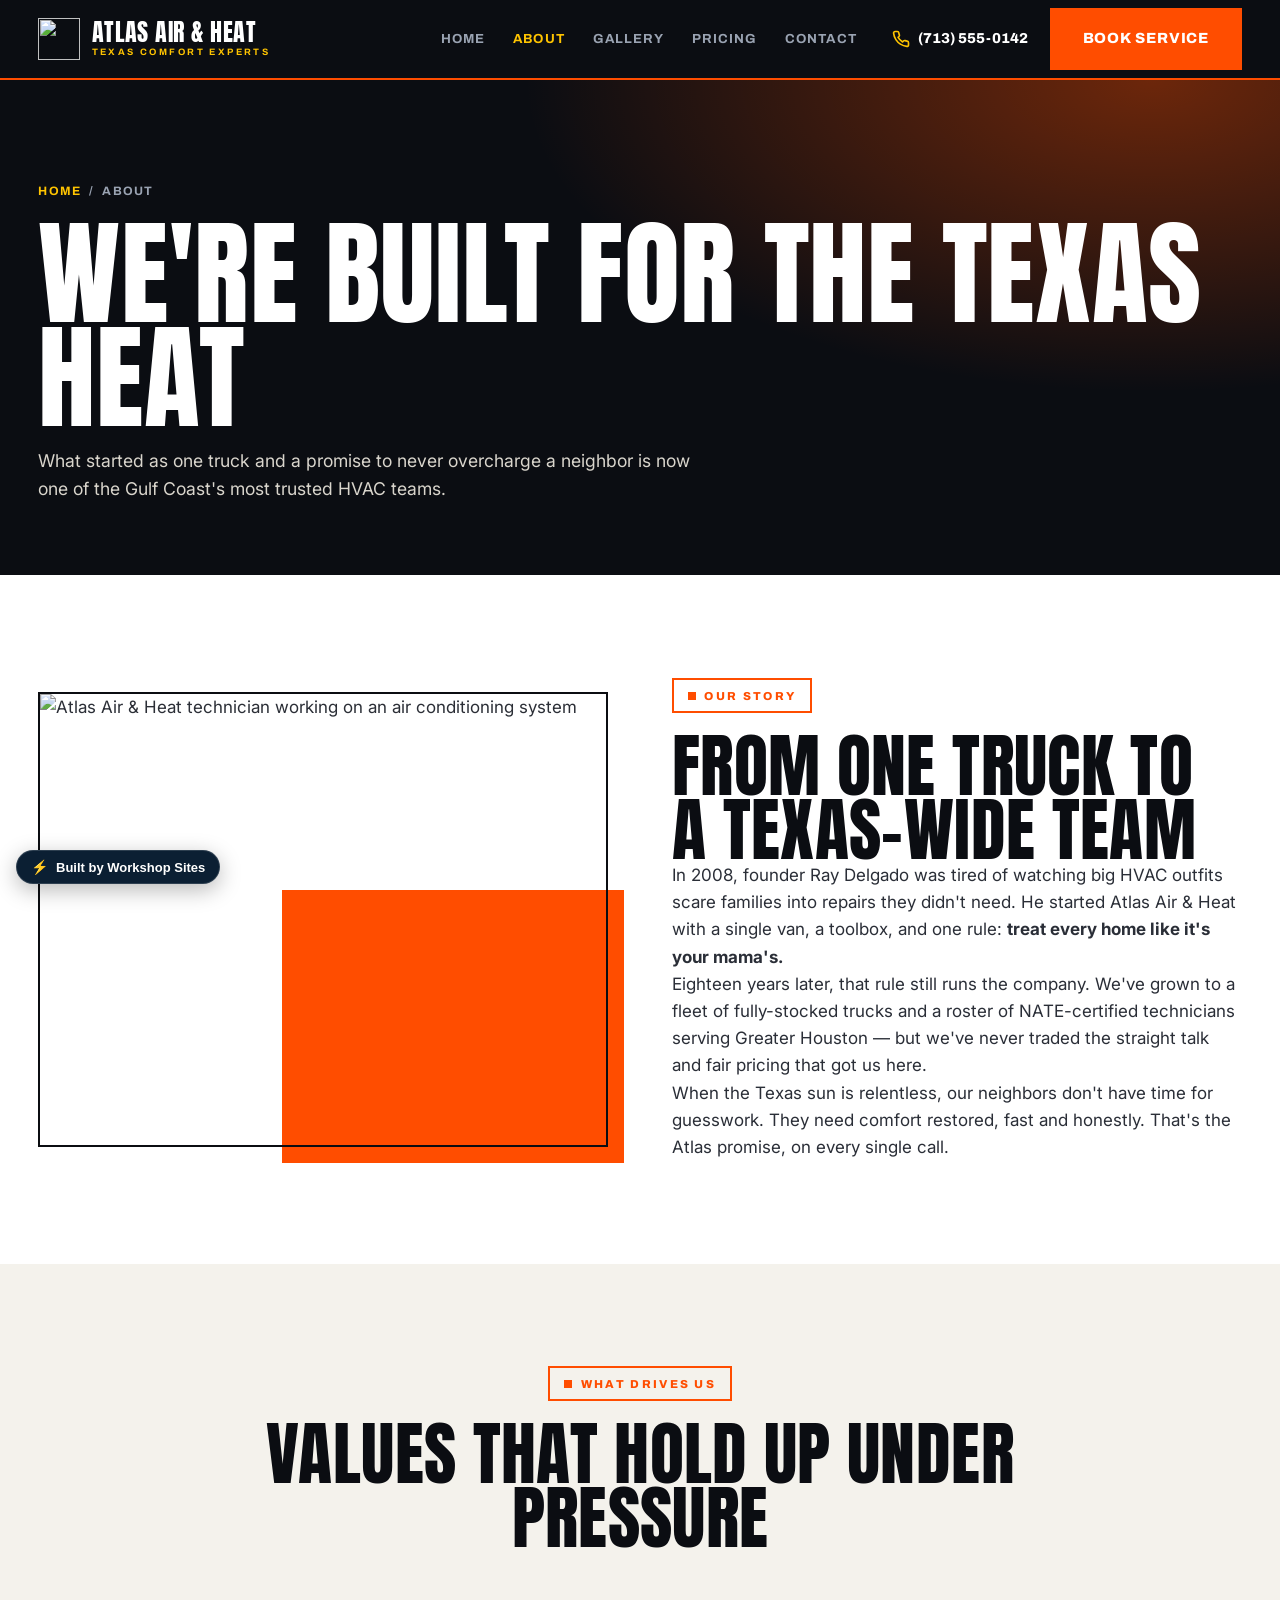
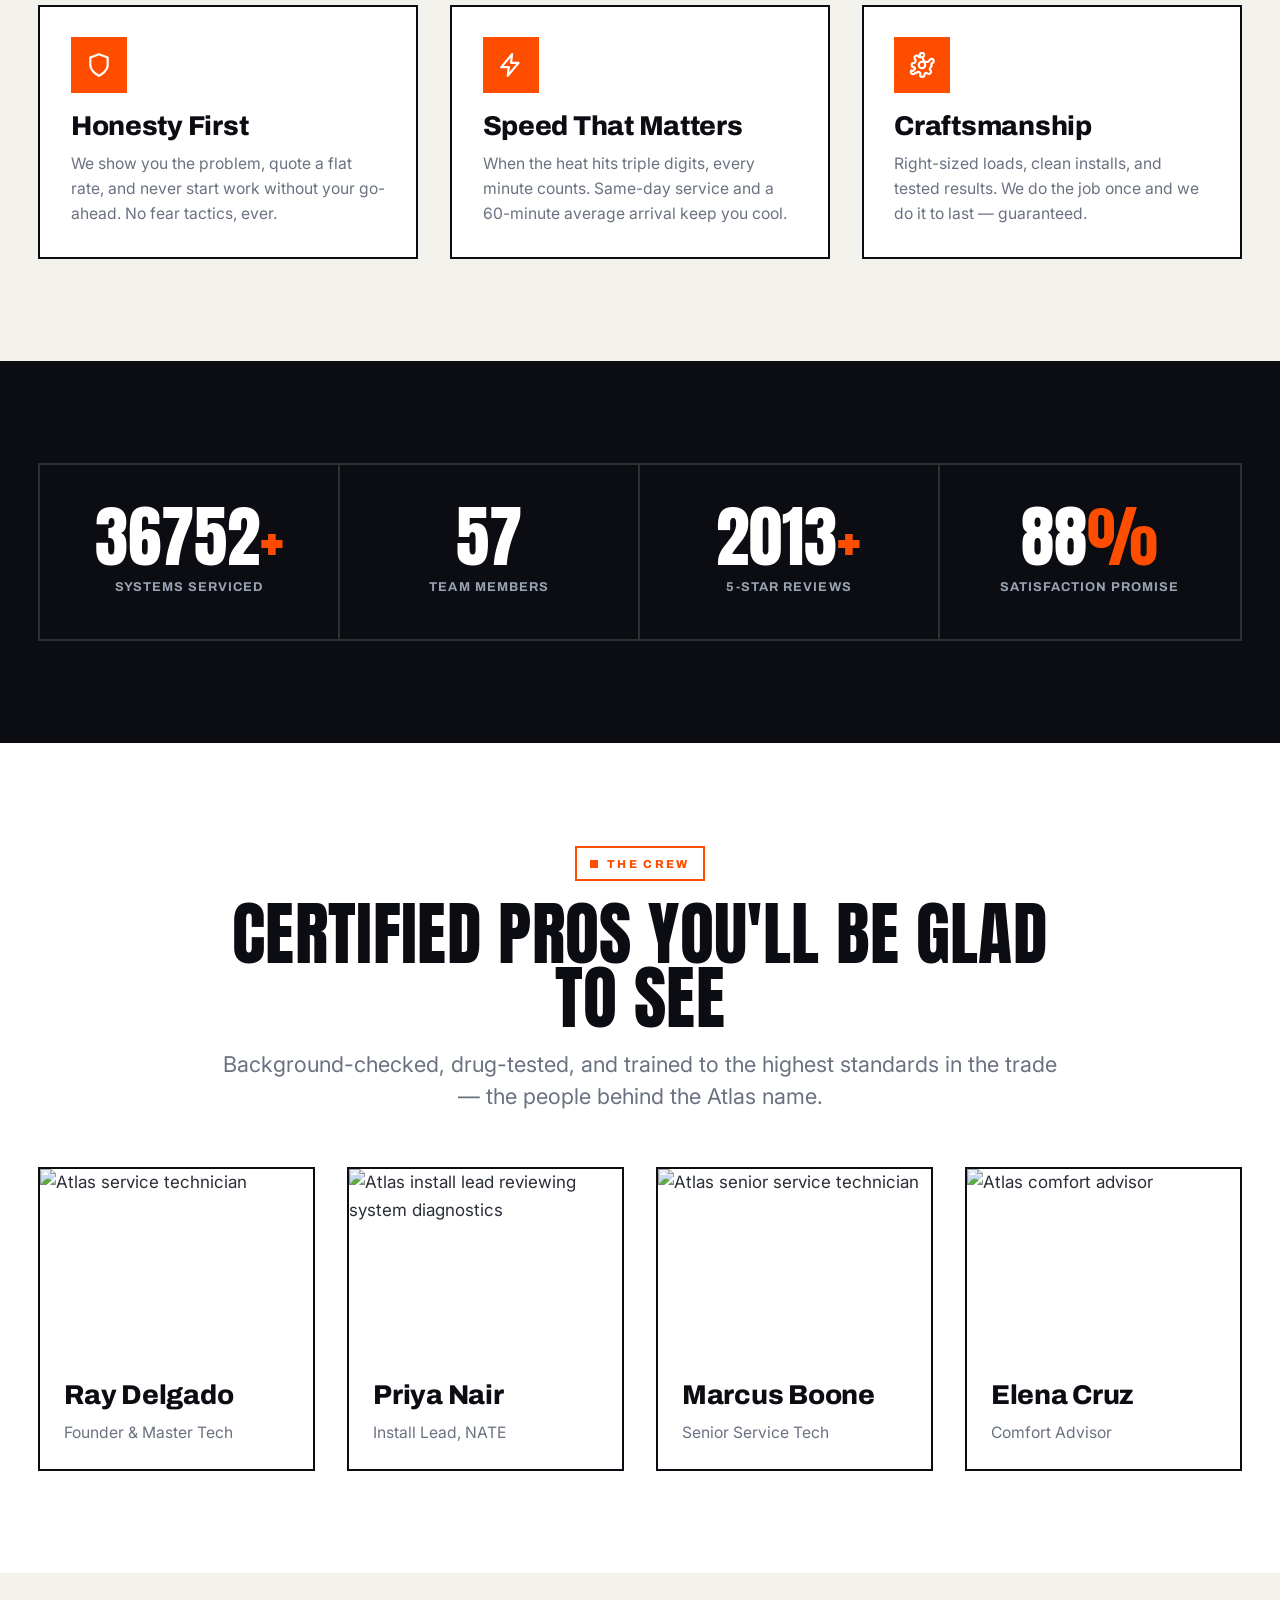
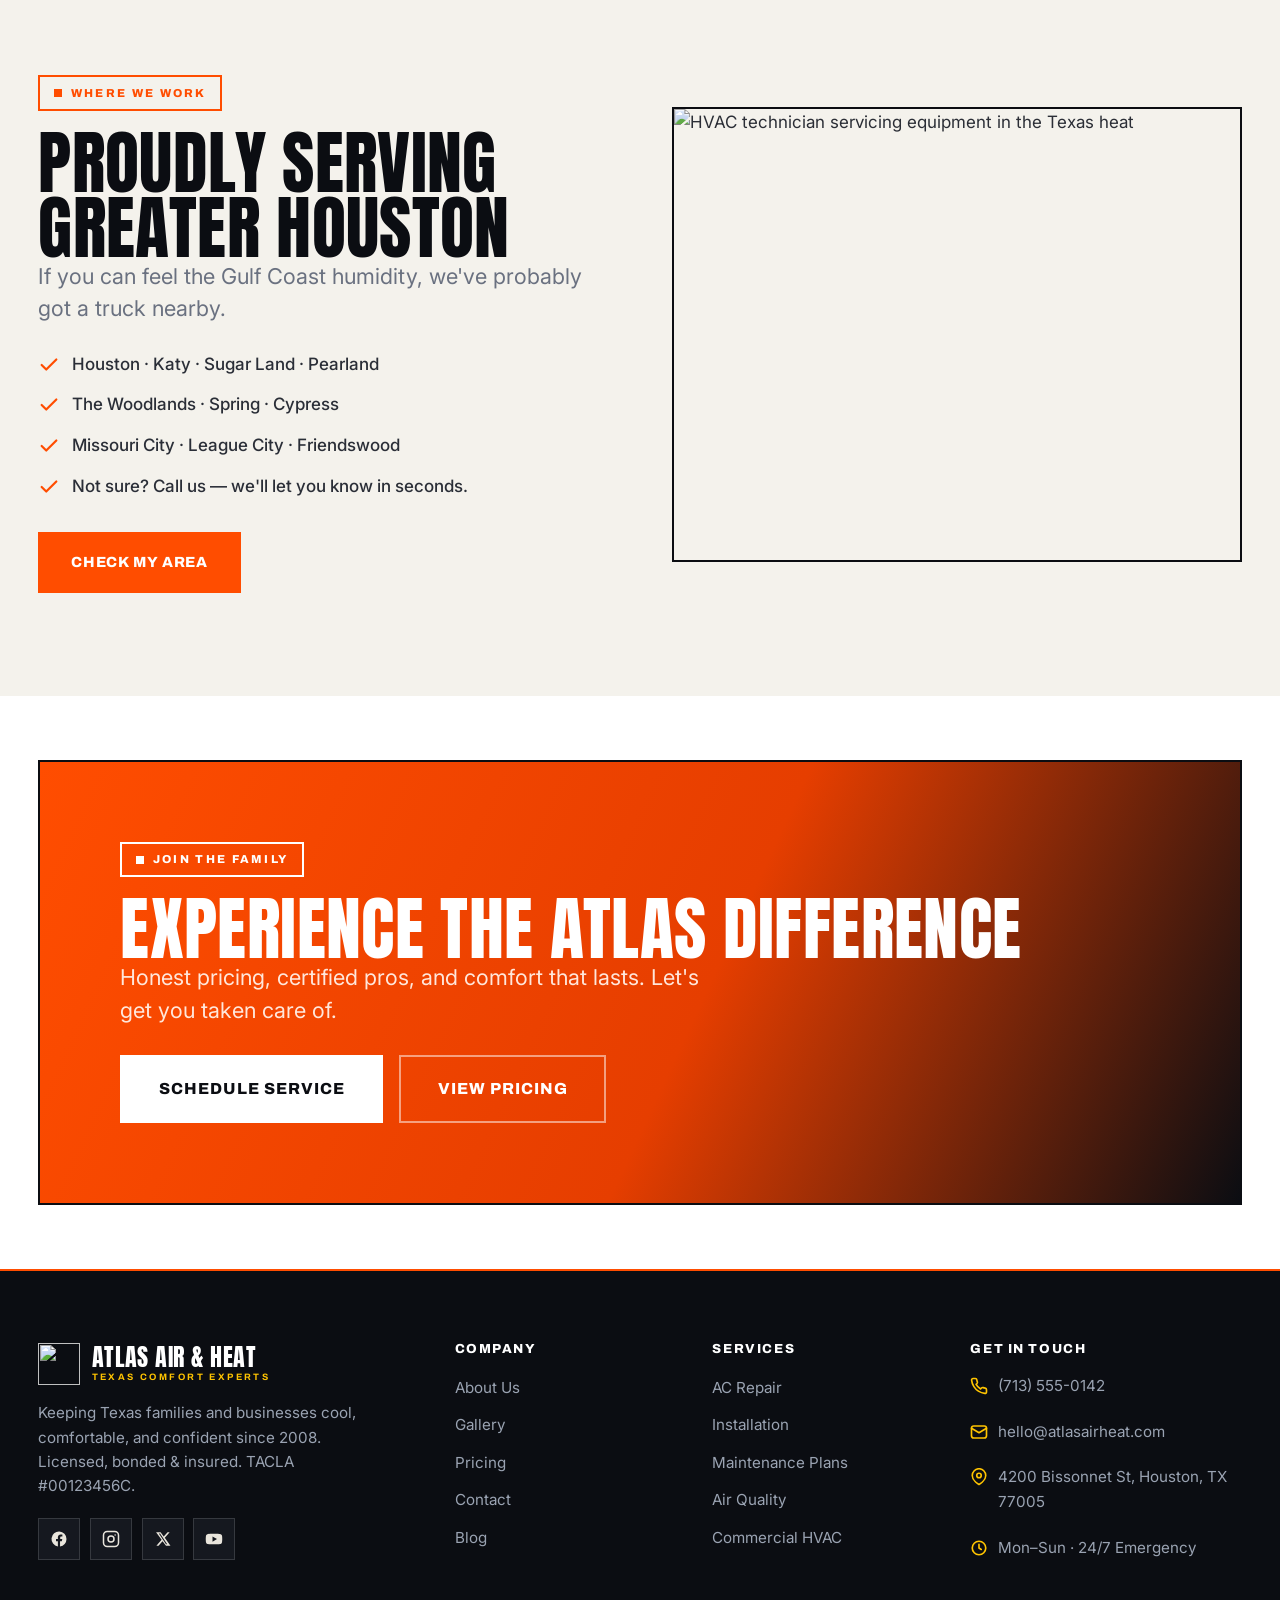
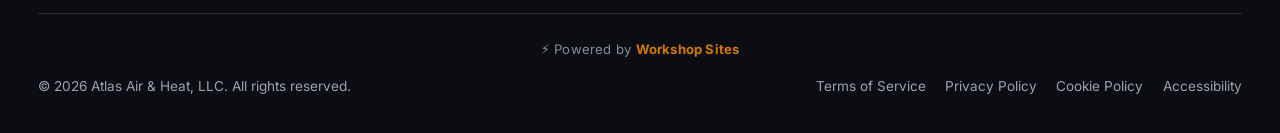
==== commit aad0b718: "Add Workshop Sites backlinks: footer credit + promo badge Adds attribution and lead-gen backlinks to" ====
--- a/about.html
+++ b/about.html
@@ -186,6 +186,7 @@
       </ul></div>
     </div>
     <div class="footer-bottom">
+      <span class="ws-foot-credit" style="flex-basis:100%;width:100%;text-align:center;font-size:.82rem;letter-spacing:.2px;opacity:.85;">⚡ Powered by <a href="https://workshopsites.com/?utm_source=hvac-demo&amp;utm_medium=referral&amp;utm_campaign=footer_credit" target="_blank" rel="noopener" style="color:#F48C06;font-weight:700;text-decoration:none;">Workshop Sites</a></span>
       <span>&copy; <span id="year">2026</span> Atlas Air &amp; Heat, LLC. All rights reserved.</span>
       <div class="legal-links"><a href="terms.html">Terms of Service</a><a href="privacy.html">Privacy Policy</a><a href="cookies.html">Cookie Policy</a><a href="accessibility.html">Accessibility</a></div>
     </div>
--- a/css/styles.css
+++ b/css/styles.css
@@ -88,14 +88,14 @@
 
 /* ---------- Eyebrow ---------- */
 .eyebrow {
-  display: inline-flex; align-items: center; gap: .6rem;
-  font-family: var(--ff-head); font-weight: 800; font-size: .78rem;
-  letter-spacing: .24em; text-transform: uppercase; color: var(--orange);
-  margin-bottom: 1.1rem;
-}
-.eyebrow::before { content: ""; width: 34px; height: 2px; background: var(--orange); }
+  display: inline-flex; align-items: center; gap: .55rem;
+  font-family: var(--ff-head); font-weight: 800; font-size: .72rem;
+  letter-spacing: .2em; text-transform: uppercase; color: var(--orange);
+  margin-bottom: 1.2rem; padding: .42rem .85rem .4rem;
+  border: 2px solid currentColor;       /* closed, enclosed tag */
+}
+.eyebrow::before { content: ""; width: 8px; height: 8px; background: currentColor; flex: none; }
 .section--ink .eyebrow { color: var(--amber); }
-.section--ink .eyebrow::before { background: var(--amber); }
 
 .section-head { max-width: 860px; margin-bottom: clamp(2rem, 5vw, 3.4rem); }
 .section-head.center { margin-inline: auto; }
@@ -159,11 +159,12 @@
 
 /* ---------- Ticker ---------- */
 .ticker { background: var(--orange); color: #fff; overflow: hidden; border-block: 2px solid var(--ink); }
-.ticker__track { display: inline-flex; white-space: nowrap; will-change: transform; animation: ticker 30s linear infinite; }
+.ticker__track { display: flex; align-items: center; white-space: nowrap; animation: ticker 32s linear infinite;
+  backface-visibility: hidden; -webkit-font-smoothing: antialiased; }
 .ticker__track span { display: inline-flex; align-items: center; font-family: var(--ff-display); text-transform: uppercase;
   font-size: clamp(1rem, 1.8vw, 1.4rem); letter-spacing: .03em; padding: .7rem 0; }
 .ticker__track span::after { content: "✦"; margin: 0 1.6rem; color: var(--ink); font-size: .9em; }
-@keyframes ticker { to { transform: translateX(-50%); } }
+@keyframes ticker { from { transform: translate3d(0,0,0); } to { transform: translate3d(-50%,0,0); } }
 .ticker:hover .ticker__track { animation-play-state: paused; }
 
 /* ---------- HERO ---------- */
